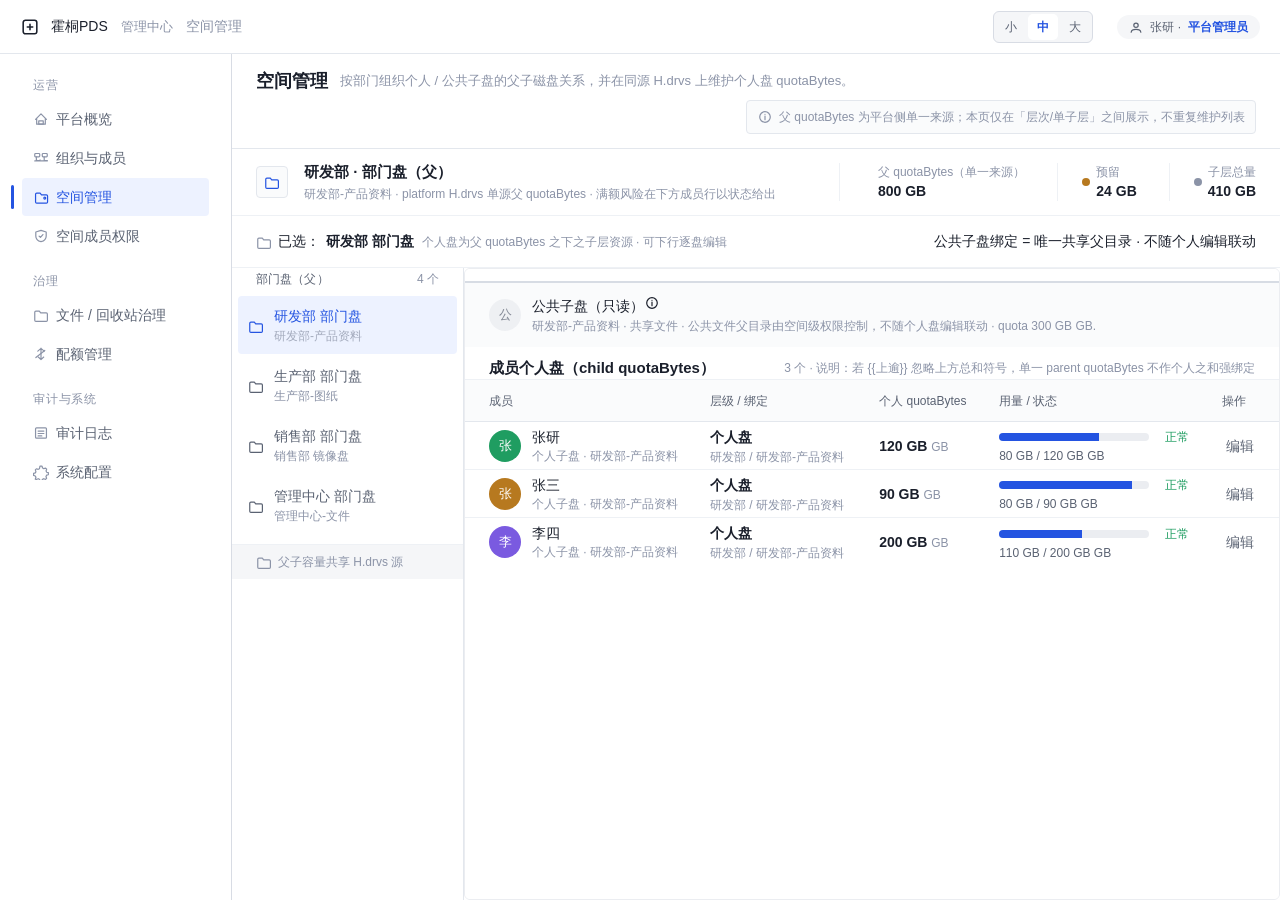
==== prototype/admin/spaces.html @ 46e64ca1 "初始提交：霍桐PDS 原型与管理治理页统一骨架" ====
<!doctype html>
<html lang="zh-CN">
<head>
<meta charset="UTF-8">
<meta name="viewport" content="width=device-width, initial-scale=1.0">
<title>霍桐PDS · 管理中心 · 空间管理（视觉验证原型）</title>
<link rel="stylesheet" href="../ui-base.css">
<link rel="stylesheet" href="../admin.css">
</head>
<body class="admin-app" data-key="spaces">
  <header class="admin-top">
    <a class="admin-crumb brand-link" href="../index.html" title="返回文件工作台"><svg viewBox="0 0 22 22" width="20" height="20" aria-hidden="true"><rect x="3.5" y="3.5" width="15" height="15" rx="2.5" fill="none" stroke="currentColor" stroke-width="1.7"/><path d="M11 8v6M8 11h6" stroke="currentColor" stroke-width="1.7" stroke-linecap="round"/></svg>
      <span class="brand-name">霍桐PDS</span>
      <span class="a-topbar__crumb">管理中心</span>
      <span class="anc current-name" data-cur>空间管理</span>
    </a>
    <span class="spacer" style="flex:1"></span>
    <div class="mt-scale" id="uiScales" role="group" aria-label="界面大小" style="margin-right:6px">
      <button class="mt-scale-btn" data-mgrsc="s" type="button" title="界面显示调小">小</button>
      <button class="mt-scale-btn is-on" data-mgrsc="m" type="button" title="界面显示中等">中</button>
      <button class="mt-scale-btn" data-mgrsc="l" type="button" title="界面显示放大">大</button>
    </div>
    <span class="role-chip"><svg viewBox="0 0 16 16" width="14" height="14" aria-hidden="true"><path d="M8 8.5a2.5 2.5 0 1 0 0-5 2.5 2.5 0 0 0 0 5ZM2.5 14c.4-2.7 2.6-3.2 5.5-3.2s5.1.5 5.5 3.2" fill="none" stroke="currentColor" stroke-width="1.4" stroke-linecap="round"/></svg>张研 · <b>平台管理员</b></span>
  </header>

  <div class="admin-frame">
    <div class="admin-nav">
      <nav class="a-nav" id="mNav" aria-label="管理中心导航" style="width:auto;border:0;height:auto"></nav>
    </div>
    <main class="a-main admin-main" id="aMain">
      <div id="aPageRoot" class="a-shell-page"></div>
    </main>
  </div>

  <div id="modalRoot"></div>

  <script src="../admin-icons.js"></script>
  <script src="../admin-core.js"></script>
  <script src="../admin-pages-ops.js"></script>
  <script src="../ui-scale.js"></script>
  <script src="../admin-shell.js"></script>
</body>
</html>
---- prototype/ui-base.css ----
/* =====================================================================
   霍桐PDS · 共享 UI 规范层  ui-base.css   （视觉冻结 V1.0）
   —— 面所有用户端 / 管理端页面遵守的唯一数据源。
   对照《霍桐PDS-V1.0-UI-UX设计方案》第二部分设计令牌 + 第八部分通用态。
   本文件不含任何页面私有布局（页面用各自 admin.css / page.css 落在其上）。

   引用顺序：先 ui-base.css，再页面私有 css。
   Root 语义命名 --color-*（设计稿权威），另保留 --primary 等长度别名
   （供早期运控原型 style.css 读同一套值，避免双源分叉）。页面禁止裸色值。
   ===================================================================== */

:root{
  /* —— 2.1 Color tokens（语义权威） —— */
  --color-primary:#2454E1;
  --color-primary-hover:#1D45BC;
  --color-primary-active:#173994;
  --color-primary-tint:#EDF2FF;
  --color-text-primary:#1A1F2B;
  --color-text-secondary:#5A6272;
  --color-text-tertiary:#8B93A7;
  --color-text-inverse:#FFFFFF;
  --color-border:#D8DCE4;
  --color-border-light:#EBEDF1;
  --color-background:#F5F6F8;
  --color-surface:#FFFFFF;
  --color-surface-hover:#EDF0F4;
  --color-surface-selected:#E6ECFC;
  --color-success:#1F9D61;
  --color-success-tint:#E6F6EE;
  --color-warning:#B7791F;      /* 预留/处理中琥珀（可读性校深） */
  --color-warning-tint:#FBF0DE;
  --color-danger:#D63B3B;
  --color-danger-tint:#FBECEC;
  --color-info:#2454E1;

  /* —— 文件类型标签语义色（文件端/管理端共用，避免页内裸色） —— */
  --file-folder-bg:#F0F3FA;  --file-folder-color:#7A4DD0;  --file-folder-border:#E2E6F2;
  --file-dwg-bg:#FDE9E6;     --file-dwg-color:#C63830;
  --file-model-bg:#E7F0FB;   --file-model-color:#1C6ED8;
  --file-pdf-bg:#FEEDDE;     --file-pdf-color:#BE5A0B;
  --file-img-bg:#E8F7F1;     --file-img-color:#0F9D76;
  --file-default-bg:var(--color-primary-tint); --file-default-color:var(--color-primary);

  /* —— 语义别名（与既有运控原型同值），本库共同引用 —— */
  --primary:var(--color-primary);
  --primary-hover:var(--color-primary-hover);
  --primary-soft:var(--color-primary-tint);
  --accent:var(--color-success);
  --ok:var(--color-success);
  --ok-soft:var(--color-success-tint);
  --warn:var(--color-warning);
  --warn-soft:var(--color-warning-tint);

  --text:var(--color-text-primary);
  --text-2:var(--color-text-secondary);
  --text-3:var(--color-text-tertiary);
  --border:var(--color-border);
  --border-2:#CBD4E3;
  --bg:var(--color-background);
  --surface:#FFFFFF;
  --nav-on:var(--color-primary-tint);
  --danger:var(--color-danger);
  --danger-soft:var(--color-danger-tint);

  /* —— 2.3/2.4 Radius —— */
  --radius-xs:2px;
  --radius-s:4px;
  --radius:6px;
  --radius-lg:10px;

  /* —— 2.5 Elevation（仅浮动元素） —— */
  --shadow-base:0 1px 2px rgba(20,30,60,.05);
  --shadow-fg:0 4px 12px rgba(20,30,60,.12),0 1px 3px rgba(20,30,60,.08);
  --shadow-float:0 8px 28px rgba(16,26,54,.18);

  /* —— Display Size Tokens · Medium(默认)基线 ——
     大中小是“密度”，不是机械缩放；字体显式分档、几何分档。 */
  /* 字号（用户端正文尺度；管理端在同 Token 族的紧凑档上略密，见 component 引用） */
  --ft-title:16px;
  --ft-subtitle:15px;
  --ft-file:14px;       /* 文件名称 */
  --ft-body:14px;       /* 页面主要正文 / 按钮 */
  --ft-meta:13px;       /* 辅助信息 / 表头(用户) */
  --ft-meta2:12px;      /* 次级 Meta / 小标签 */
  --ft-cap:11px;        /* 仅真正的角标/非关键计数允许 */
  --ft-label:12px;      /* 分区标题/上标 */

  /* 控件几何 */
  --control-h:34px;
  --control-h-sm:30px;
  --icon-btn-h:34px;
  --icon-btn-h-sm:28px;
  --btn-px:13px;        /* 普通按钮左右呼吸 */
  --btn-px-sm:11px;
  --gap-btn-ico:7px;

  /* 输入 */
  --inp-h:36px;
  --inp-px:11px;
  --field-gap:16px;

  /* 框帽/行高 */
  --header-h:54px;
  --toolbar-h:54px;
  --nav-item-h:38px;
  --tree-item-h:36px;
  --file-row-h:44px;
  --table-head-h:40px;
  --row-h:44px;             /* 同名早期 token，切至新值（文件/表格行） */
  --dense-row-h:46px;       /* 保留备用：更密/管理行 */
  --tag-h:24px;
  --menu-item-h:36px;
  --menu-item-px:11px;
  --tag-px:10px;
  --row-pad-x:16px;       /* 表格/文件行左右留白 */
  --nav-pad-x:11px;

  /* 栏 & 外扩面板 */
  --side-w:232px;
  --side-pad-x:10px;
  --drawer-w:380px;
  --drawer-pad-x:20px;
  --dialog-w:480px;
  --dialog-w-sm:420px;

  /* 图标 */
  --ico-16:16px;
  --tree-folder-ic:14px;

  --font:-apple-system,BlinkMacSystemFont,"Segoe UI","PingFang SC",
    "Microsoft YaHei","Helvetica Neue",Arial,sans-serif;
  --mono:"SFMono-Regular",Consolas,"Liberation Mono",Menlo,monospace;
}

/* —— Display Size · Small（高密度办公模式；显式值，不是整页缩小） —— */
body[data-ui-scale="s"]{
  --ft-title:15px; --ft-subtitle:14px; --ft-file:13px; --ft-body:13px;
  --ft-meta:12px; --ft-meta2:12px; --ft-cap:11px; --ft-label:12px;
  --control-h:30px; --control-h-sm:28px; --icon-btn-h:32px; --icon-btn-h-sm:26px;
  --btn-px:11px; --btn-px-sm:9px; --gap-btn-ico:6px;
  --inp-h:32px; --inp-px:10px; --field-gap:14px;
  --header-h:50px; --toolbar-h:50px; --nav-item-h:34px; --tree-item-h:32px;
  --file-row-h:40px; --table-head-h:36px; --row-h:40px; --dense-row-h:44px;
  --tag-h:20px; --menu-item-h:33px; --menu-item-px:10px;
  --tag-px:8px; --row-pad-x:14px; --nav-pad-x:10px;
  --side-w:216px; --drawer-w:344px; --drawer-pad-x:16px;
  --dialog-w:420px; --dialog-w-sm:400px;
  --ico-16:15px; --tree-folder-ic:13px;
}
body[data-ui-scale="l"]{
  --ft-title:18px; --ft-subtitle:17px; --ft-file:15px; --ft-body:15px;
  --ft-meta:14px; --ft-meta2:13px; --ft-cap:12px; --ft-label:13px;
  --control-h:38px; --control-h-sm:34px; --icon-btn-h:40px; --icon-btn-h-sm:32px;
  --btn-px:15px; --btn-px-sm:13px; --gap-btn-ico:8px;
  --inp-h:40px; --inp-px:13px; --field-gap:18px;
  --header-h:58px; --toolbar-h:58px; --nav-item-h:42px; --tree-item-h:40px;
  --file-row-h:48px; --table-head-h:44px; --row-h:48px; --dense-row-h:50px;
  --tag-h:24px; --menu-item-h:40px; --menu-item-px:13px;
  --tag-px:12px; --row-pad-x:20px; --nav-pad-x:13px;
  --side-w:240px; --drawer-w:420px; --drawer-pad-x:24px;
  --dialog-w:560px; --dialog-w-sm:520px;
  --ico-16:18px; --tree-folder-ic:16px;
}

*{box-sizing:border-box}
html,body{height:100%}
body{
  margin:0;
  font-family:var(--font);
  font-size:var(--ft-body);   /* 正文：随 S/M/L 显式分档 */
  line-height:1.5;
  color:var(--text);
  background:var(--bg);
  -webkit-font-smoothing:antialiased;
  overflow:hidden;
}
button{font-family:inherit;font-size:inherit;color:inherit;background:none;border:none;padding:0;margin:0;cursor:pointer}
input,select,textarea{font-family:inherit}
::selection{background:rgba(36,84,225,.18)}

/* ---------- 通用排版 ---------- */
.u-muted{color:var(--text-2)}
.u-faint{color:var(--text-3)}
.u-mono{font-family:var(--mono)}
.u-ellipsis{overflow:hidden;text-overflow:ellipsis;white-space:nowrap}

/* ---------- 表单基元 ---------- */
.field-label{display:block;font-size:12px;color:var(--text-2);margin:0 0 6px}
.form-field{margin-bottom:14px}
.inp,.sel,.area{
  width:100%;height:var(--inp-h);padding:0 var(--inp-px);
  border:1px solid var(--border-2);border-radius:var(--radius-s);
  font:inherit;color:var(--text);outline:none;background:var(--surface);
}
.sel{appearance:none;
  background-image:url("data:image/svg+xml,%3Csvg xmlns='http://www.w3.org/2000/svg' viewBox='0 0 16 16'%3E%3Cpath d='M4 6l4 4 4-4' fill='none' stroke='%238B93A7' stroke-width='1.5' stroke-linecap='round'/%3E%3C/svg%3E");
  background-repeat:no-repeat;background-position:right 10px center;background-size:13px}
.area{height:auto;resize:vertical;padding:7px var(--inp-px);min-height:72px}
.inp:focus,.area:focus{border-color:var(--primary);box-shadow:0 0 0 3px rgba(36,84,225,.12)}
.inp::placeholder,.area::placeholder{color:var(--text-3)}
input[type="checkbox"]{width:15px;height:15px;margin:0;accent-color:var(--primary);vertical-align:-2px}
.inp[disabled],.sel[disabled],.area[disabled]{background:var(--bg);color:var(--text-3);cursor:not-allowed}

/* ---------- 按钮 ---------- */
.btn{
  display:inline-flex;align-items:center;justify-content:center;gap:var(--gap-btn-ico);
  height:var(--control-h);padding:0 var(--btn-px);border-radius:var(--radius-s);
  font-size:var(--ft-meta);white-space:nowrap;border:1px solid transparent;
}
.btn svg{flex:none}
.btn--primary{background:var(--primary);color:#fff}
.btn--primary:hover{background:var(--primary-hover)}
.btn--ghost{background:var(--surface);color:var(--text);border-color:var(--border-2)}
.btn--ghost:hover{border-color:var(--primary);color:var(--primary)}
.btn--small{height:var(--control-h-sm);padding:0 var(--btn-px-sm)}
.btn--danger-text{color:var(--danger)}
.btn--danger-text:hover{border-color:var(--danger)}
.btn--danger{background:var(--danger);color:#fff}
.btn--danger:hover{background:#b5322f}
.btn--primary:disabled,.btn--ghost:disabled{opacity:.55;cursor:default}

.icon-btn{
  position:relative;display:inline-flex;align-items:center;justify-content:center;
  width:var(--icon-btn-h);height:var(--icon-btn-h);border-radius:var(--radius-s);color:var(--text-2);flex:none;
}
.icon-btn:hover{background:var(--bg);color:var(--text)}
.icon-btn svg{display:block}
.icon-btn--small{width:var(--icon-btn-h-sm);height:var(--icon-btn-h-sm)}
.icon-btn--danger:hover{color:var(--danger);background:var(--danger-soft)}
.icon-btn--danger-text{color:var(--text-3)}
.link-btn{color:var(--primary);padding:2px 4px;border-radius:var(--radius-s)}
.link-btn:hover{background:var(--primary-tint)}

/* ---------- 徽/点/标签 ---------- */
.tag{
  display:inline-flex;align-items:center;height:var(--tag-h);padding:0 var(--tag-px);
  border-radius:var(--radius-xs);gap:5px;
  font-size:12px;line-height:1;font-weight:500;white-space:nowrap;
}
.tag--ok{color:var(--ok);background:var(--ok-soft)}
.tag--warn{color:#8a5b00;background:var(--warn-soft)}
.tag--danger{color:var(--danger);background:var(--danger-soft)}
.tag--plain{color:var(--text-2);background:var(--bg)}
.tag--primary{color:var(--primary);background:var(--primary-tint)}
.dot{width:7px;height:7px;border-radius:50%;background:currentColor;display:inline-block}

/* ---------- 顶层容器/遮罩(shell 元素之上) ---------- */
#modalRoot{position:relative;z-index:80}
.modal-centering>div{background:var(--surface);border-radius:var(--radius);box-shadow:var(--shadow-float)}
.modal-scrim{position:fixed;inset:0;display:flex;align-items:center;justify-content:center;
  background:rgba(15,23,42,.30);z-index:80}

.drawer-scrim{position:fixed;inset:0;background:rgba(15,23,42,.32);z-index:60}
.drawer{position:fixed;top:0;bottom:0;width:var(--drawer-w);background:var(--surface);
  border-left:1px solid var(--border);box-shadow:var(--shadow-float);z-index:61;
  display:flex;flex-direction:column;transition:transform .22s cubic-bezier(.2,0,0,1)}
.drawer--left{right:auto;left:0;border-left:none;border-right:1px solid var(--border)}
.drawer[aria-hidden="true"]{transform:translateX(104%)}
.drawer--left[aria-hidden="true"]{transform:translateX(-104%)}
.drawer__head{flex:none;height:var(--header-h);display:flex;align-items:center;justify-content:space-between;
  padding:0 var(--drawer-pad-x);border-bottom:1px solid var(--border);font-weight:600;
  font-size:var(--ft-subtitle)}
.drawer__body{flex:1;overflow:auto;padding:var(--drawer-pad-x)}

.float-menu{position:fixed;z-index:90;min-width:var(--menu-minw,180px);padding:5px;background:var(--surface);
  border:1px solid var(--border);border-radius:var(--radius);box-shadow:var(--shadow-fg);
  list-style:none;margin:0}
.float-menu__item{display:flex;align-items:center;gap:var(--inp-px);height:var(--menu-item-h);padding:0 var(--menu-item-px);width:100%;
  border-radius:var(--radius-s);font-size:var(--ft-body);color:var(--text);cursor:pointer;white-space:nowrap;
  text-align:left}
.float-menu__item:hover{background:var(--primary-tint);color:var(--primary)}
.float-menu__item svg{flex:none;color:var(--text-3)}
.float-menu__item:hover svg{color:var(--primary)}
.float-menu__item.is-danger:hover{background:var(--danger-soft);color:var(--danger)}
.float-menu .menu-sep{height:1px;background:var(--border);margin:5px 4px}

.toast{position:fixed;left:50%;bottom:36px;transform:translateX(-50%);z-index:120;
  background:var(--text);color:#fff;font-size:13px;border-radius:var(--radius);
  box-shadow:var(--shadow-float);padding:10px 16px;max-width:70vw;animation:toast-in .2s ease}
@keyframes toast-in{from{opacity:0;transform:translateX(-50%) translateY(6px)}
  to{opacity:1;transform:translateX(-50%) translateY(0)}}

/* ---------- 通用对话框（挂 #modalRoot .modal-scrim 里） ---------- */
.dialog,.panel-box{background:var(--surface);border-radius:var(--radius);
  box-shadow:var(--shadow-float);border:1px solid var(--border)}
.dialog{width:var(--dialog-w);padding:var(--drawer-pad-x)}
.dialog--sm{width:var(--dialog-w-sm)}
.dialog__title{font-size:var(--ft-subtitle);font-weight:600;margin:0 0 4px}
.dialog__msg{font-size:var(--ft-meta);color:var(--text-2);margin:0 0 14px}
.dialog__actions,.dlg-foot{display:flex;justify-content:flex-end;gap:var(--btn-gap,8px);margin-top:var(--drawer-pad-x)}

/* ---------- 通用表格（管理端数据表；用户端列表见各自文件页 css） ---------- */
.tbl-scroll{overflow:auto;overscroll-behavior:contain}
.table-x{
  width:100%;border-collapse:separate;border-spacing:0;
  font-size:var(--ft-meta);color:var(--text);
}
.table-x th{
  position:sticky;top:0;z-index:2;background:var(--bg);
  text-align:left;font-weight:500;color:var(--text-2);font-size:var(--ft-meta2);
  padding:0 var(--row-pad-x);height:var(--table-head-h);white-space:nowrap;
  border-bottom:1px solid var(--border);
}
.table-x td{padding:0 var(--row-pad-x);height:var(--dense-row-h);border-bottom:1px solid var(--color-border-light);
  white-space:nowrap;overflow:hidden;text-overflow:ellipsis;min-width:0}
.table-x tbody tr:hover{background:#F7F9FD}
.table-x td .t-a{margin:0 -4px 0 0;padding:3px 4px;border-radius:var(--radius-s);
  color:var(--text-2);font-weight:500;cursor:pointer}
.table-x td .t-a:hover{background:var(--bg);color:var(--primary)}
.table-x tbody tr.is-selected{background:var(--primary-tint)}

/* 滚动条（克制） */
*::-webkit-scrollbar{width:9px;height:9px}
*::-webkit-scrollbar-thumb{background:#C4CCDa;border-radius:5px;border:2px solid transparent;background-clip:padding-box}
*::-webkit-scrollbar-thumb:hover{background:#Aeb7C8;background-clip:padding-box;border:2px solid transparent}
*::-webkit-scrollbar-track{background:transparent}
---- prototype/admin.css ----
/* ================================================================
   霍桐PDS 管理端 admin.css   （叠加在 ui-base.css 上，页面私有）
   设计主张：同 token、更密、更强表格/过滤；不引入新高级色；文字密而克。
   ================================================================ */

.a-layout{display:flex;height:100%}

/* ---- 顶栏（延续 topbar 平面语言） ---- */
.a-topbar{
  height:var(--toolbar-h);flex:none;display:flex;align-items:center;gap:var(--field-gap);
  padding:0 var(--drawer-pad-x);background:var(--surface);border-bottom:1px solid var(--border);
  position:relative;z-index:20;
}
.a-topbar__brand{display:flex;align-items:center;gap:8px;min-width:0}
.a-topbar__brand .brand-name{font-size:var(--ft-title);font-weight:600;letter-spacing:.2px;color:var(--text);white-space:nowrap}
.a-topbar__crumb{margin:0 2px;color:var(--text-3);font-size:var(--ft-meta)}
.a-context{
  font-size:var(--ft-meta);color:var(--text-2);display:inline-flex;align-items:center;gap:var(--gap-btn-ico);
  background:var(--bg);border:1px solid var(--color-border-light);
  border-radius:var(--radius-s);padding:4px var(--inp-px);cursor:pointer;
}
.a-context:hover{border-color:var(--primary);color:var(--primary)}
.a-topbar .spacer{flex:1}
.role-chip{
  font-size:var(--ft-meta2);color:var(--color-text-secondary);
  display:inline-flex;align-items:center;gap:var(--gap-btn-ico);
  background:var(--bg);border-radius:20px;padding:3px 12px;border:1px solid var(--border-light);
}
.role-chip b{color:var(--primary);font-weight:600}
.a-topbar .topbar__right{display:flex;align-items:center;gap:6px}

/* ---- 管理左栏：三组而非巨树 ---- */
.a-nav{
  width:var(--side-w);flex:none;display:flex;flex-direction:column;gap:2px;
  background:var(--surface);border-right:1px solid var(--border);padding:10px var(--nav-pad-x) 12px;overflow:auto;
}
.a-nav__group{margin-top:12px}
.a-nav__group:first-child{margin-top:0}
.a-nav__label{
  margin:0;padding:2px var(--nav-pad-x) 6px;font-size:var(--ft-meta2);color:var(--text-3);
  letter-spacing:.8px;font-weight:500;
}
.a-nav-item{
  position:relative;display:flex;align-items:center;gap:var(--gap-btn-ico);
  width:100%;height:var(--nav-item-h);padding:0 var(--nav-pad-x);border-radius:var(--radius-s);
  color:var(--text-2);font-size:var(--ft-body);white-space:nowrap;text-align:left;margin-bottom:1px;
  text-decoration:none;
}
.a-nav-item svg{flex:none;color:var(--text-3)}
.a-nav-item:hover{background:var(--bg);color:var(--text)}
.a-nav-item:hover svg{color:var(--text-2)}
.a-nav-item--on{background:var(--nav-on);color:var(--primary);font-weight:500}
.a-nav-item--on svg{color:var(--primary)}
.a-nav-item--on::before{
  content:"";position:absolute;left:calc(-1*var(--nav-pad-x));top:7px;bottom:7px;width:3px;
  background:var(--primary);border-radius:2px;
}
.a-nav-dot{width:6px;height:6px;border-radius:50%;background:var(--danger);position:absolute;right:8px}
.a-nav-count{margin-left:auto;font-size:11px;color:var(--text-3);background:var(--bg);border-radius:9px;padding:1px 7px}
.a-nav-item--on .a-nav-count{background:var(--primary-tint);color:var(--primary)}
.a-nav .adock{margin-top:auto;border-top:1px solid var(--color-border-light);padding-top:10px}

/* ---- 主内容视图 ---- */
.a-view{flex:1;min-width:0;background:var(--bg);overflow:auto;display:flex;flex-direction:column}
.a-page{flex:1;min-width:0;padding:var(--field-gap) calc(var(--drawer-pad-x) + 4px) 32px;display:flex;flex-direction:column}
.a-head{flex:none;display:flex;align-items:center;gap:12px;margin-bottom:var(--gap-btn-ico);flex-wrap:wrap}
.a-head h1{font-size:var(--ft-title);font-weight:600;margin:0;color:var(--text);letter-spacing:.1px}
.a-head__sub{font-size:var(--ft-meta);color:var(--text-3)}
.a-head .spacer{flex:1}
.a-tooltip{font-size:12px;color:var(--text-3)}

/* 次级 tabs（占内详情主导）——标题下方不保留整条底边线 */
.tabbar{flex:none;display:flex;align-items:center;gap:2px;margin-bottom:16px;padding-left:2px}
.tabbar .tab{
  display:inline-flex;align-items:center;gap:7px;height:var(--nav-item-h);padding:0 var(--inp-px);
  color:var(--text-2);font-size:var(--ft-body);white-space:nowrap;
}
.tabbar .tab svg{color:var(--text-3)}
.tabbar .tab:hover{color:var(--text)}
.tabbar .tab--on{color:var(--primary);font-weight:600;background:var(--primary-tint);border-radius:var(--radius-s)}
.tabbar .pill-badge{min-width:17px;height:17px;padding:0 5px;border-radius:9px;background:var(--bg);
  color:var(--text-2);font-size:11px;display:inline-flex;align-items:center;justify-content:center}
.tabbar .tab--on .pill-badge{background:var(--primary-tint);color:var(--primary)}

/* 过滤行 */
.filters{flex:none;display:flex;align-items:center;flex-wrap:wrap;gap:var(--field-gap);
  background:var(--bg);border:1px solid var(--color-border-light);border-radius:var(--radius);
  padding:var(--gap-btn-ico) 10px;margin:var(--field-gap) 0}
.filters .inp,.filters .sel{width:auto;height:var(--control-h-sm);background:var(--surface)}
.filters .fl{display:inline-flex;align-items:center;gap:var(--gap-btn-ico);font-size:var(--ft-meta2);color:var(--text-2)}
.filters .fl .inp,.filters .fl .sel{width:120px}
.filters .spacer{flex:1}
.filters .result{margin-left:auto;font-size:var(--ft-meta2);color:var(--text-3);white-space:nowrap}

/* 列在右侧的操作链接 */
.rest{display:flex;align-items:center;gap:2px;justify-content:flex-end}
.tb-badge{display:inline-flex;align-items:center;gap:5px}
.tb-2line{line-height:1.28}
.tb-2line .tl{display:flex;align-items:center;gap:6px;font-weight:500;color:var(--text)}
.tb-2line .ts{font-size:12px;color:var(--text-3)}

/* ---- 平台概览 ---- */
/* 号条：不是卡片墙 */
.num-strip{flex:none;display:flex;background:var(--surface);border:1px solid var(--color-border-light);
  border-radius:var(--radius);overflow:hidden}
.numstat{flex:1;min-width:0;padding:var(--field-gap) var(--btn-px);border-right:1px solid var(--color-border-light)}
.numstat:last-child{border-right:none}
.numstat .k{font-size:var(--ft-meta2);color:var(--text-3);display:flex;align-items:center;gap:var(--gap-btn-ico)}
.numstat .v{font-size:var(--ft-display-none,22px);font-weight:600;margin-top:6px;line-height:1;color:var(--text)}
.numstat .v small{font-size:var(--ft-meta2);color:var(--text-3);font-weight:400;margin-left:3px}
.numstat .d{font-size:var(--ft-cap);color:var(--color-success);margin-top:6px;display:inline-flex;gap:4px;align-items:center}

/* 一键三态容量汇总行 */
.cap3{margin-top:12px;align-items:center;flex-wrap:wrap;flex:none}
.cap3 .c-flow{flex:1;min-width:220px}
.c3-track{display:block;height:10px;border-radius:5px;background:var(--color-border-light);overflow:hidden;
  display:flex}
.c3-seg{height:100%}
.c3-used{background:var(--primary)}
.c3-resv{background:var(--warn)}
.c3-avail{background:var(--color-border-light)}
.c3-legend{display:flex;gap:16px;flex-wrap:wrap;justify-content:flex-end}
.c3-legend .li{display:inline-flex;align-items:center;gap:6px;font-size:12px;color:var(--text-2)}
.c3-legend .sw{width:9px;height:9px;border-radius:2px;display:inline-block}

.o-grid{display:grid;grid-template-columns:minmax(0,1fr) minmax(320px,420px);gap:16px;margin-top:16px;align-items:start}
.o-col{display:flex;flex-direction:column;gap:16px;min-width:0}
.panel{background:var(--surface);border:1px solid var(--color-border-light);border-radius:var(--radius);
  min-width:0;display:flex;flex-direction:column}
.panel__head{flex:none;display:flex;align-items:center;justify-content:space-between;
  height:var(--row-h);padding:0 var(--btn-px) 0 var(--inp-px);border-bottom:1px solid var(--color-border-light)}
.panel__head .t{font-size:var(--ft-body);font-weight:600;color:var(--text)}
.panel__head .u{font-size:var(--ft-meta2);color:var(--text-3);margin-left:8px;font-weight:400}
.panel__body{padding:var(--gap-btn-ico) 0;min-width:0;overflow:auto}

.spacestrip{display:flex;align-items:center;gap:var(--control-h-sm);height:var(--row-h);padding:0 var(--inp-px)}
.spacestrip:nth-child(even){background:#FAFBFC}
.spacestrip .nm{width:150px;font-weight:500;color:var(--text);display:flex;align-items:center;gap:8px;
  overflow:hidden;text-overflow:ellipsis;white-space:nowrap}
.spacestrip .nm svg{flex:none;color:var(--text-3)}
.spacestrip .bar{flex:1;height:8px;border-radius:4px;background:var(--color-border-light);overflow:hidden;
  display:flex}
.spacestrip .bar i{height:100%}
.spacestrip .bar .bu{background:var(--primary)}
.spacestrip .bar .br{background:var(--warn)}
.spacestrip .cnt{margin-left:auto;width:70px;text-align:right;font-size:12px;color:var(--text-3)}
.spacestrip:hover .cnt{color:var(--text-2)}
.tips-hint{top:10px}

.recent-item{display:flex;align-items:center;gap:10px;min-height:var(--row-h);padding:var(--gap-btn-ico) var(--inp-px);
  border-bottom:1px solid var(--color-border-light)}
.recent-item:last-child{border-bottom:none}
.ri-ico{width:var(--icon-btn-h-sm);height:var(--icon-btn-h-sm);flex:none;display:flex;align-items:center;justify-content:center;
  background:var(--bg);border-radius:var(--radius-s);color:var(--primary)}
.recent-item .rText{flex:1;min-width:0}
.recent-item .rMain{display:flex;align-items:center;gap:var(--inp-px);color:var(--text);font-size:var(--ft-body)}
.recent-item .rMain b{font-weight:500}
.recent-item .rMain .dot{font-size:0;vertical-align:middle}
.recent-item .rSub{margin-top:2px;font-size:var(--ft-meta2);color:var(--text-3);overflow:hidden;text-overflow:ellipsis;white-space:nowrap}
.recent-item .rTime{flex:none;font-size:var(--ft-meta2);color:var(--text-3)}

/* 近7日上传趋势（细线 + 淡区域，单图） */
.tv-body{padding:12px 16px 6px}
.trend-axis{display:flex;justify-content:space-between;margin-top:-4px;font-size:11px;color:var(--text-3);
  padding:0 4px}
.trend-head{display:flex;align-items:baseline;gap:8px;padding:0 4px 8px}
.trend-head .big{font-size:20px;font-weight:600}
.trend-head .up{font-size:12px;color:var(--color-success)}
.type-legend{display:flex;flex-wrap:wrap;gap:10px 14px;padding:10px 16px 12px;border-top:1px solid var(--color-border-light)}
.type-legend .li{display:inline-flex;align-items:center;gap:6px;font-size:12px;color:var(--text-2)}

/* ---- 组织与成员 ---- */
.org-cols{display:grid;grid-template-columns:232px minmax(0,1fr);gap:16px;min-height:0;flex:1}
.dtree-panel{display:flex;flex-direction:column;overflow:hidden}
.dtree-search{padding:10px}
.dtree-body{flex:1;overflow:auto;padding:2px 8px 10px}
.dt-row{display:flex;align-items:center;gap:var(--gap-btn-ico);height:var(--tree-item-h);padding:0 var(--nav-pad-x);border-radius:var(--radius-s);
  color:var(--text-2);font-size:var(--ft-body);width:100%}
.dt-row:hover{background:var(--bg);color:var(--text)}
.dt-row--on{background:var(--nav-on);color:var(--primary);font-weight:500}
.dt-arrow{transition:transform .15s;color:var(--text-3)}
.dt-arrow.open{transform:rotate(90deg)}
.dt-count{margin-left:auto;font-size:var(--ft-meta2);color:var(--text-3)}
.dt-row--on .dt-count{color:var(--primary)}

.member-body{background:var(--surface);border:1px solid var(--color-border-light);
  border-radius:var(--radius);display:flex;flex-direction:column;min-width:0;overflow:hidden}
.member-scroll{flex:1;overflow:auto}

/* 通用数据面板头内按钮组 */
.pane-tools{display:flex;gap:var(--gap-btn-ico);align-items:center;flex:none;padding:var(--gap-btn-ico) 10px;border-bottom:1px solid var(--color-border-light)}

/* ---- 空间 / 配额三态条（表格内联） ---- */
.dq-bar{display:inline-flex;width:120px;height:8px;border-radius:4px;overflow:hidden;background:var(--color-border-light)}
.dq-bar i{display:block;height:100%}
.dq-over{background:var(--danger)}
.x-nums{font-size:12px;color:var(--text-2);white-space:nowrap}

/* ---- 空间管理：部门盘导航 .sp-nav / 右内容 ---- */
.sp-nav{display:flex;align-items:flex-start;gap:10px;width:100%;text-align:left;background:none;border:0;cursor:pointer;
  padding:9px 10px;margin:2px 0;border-radius:var(--radius-s);color:var(--text-2)}
.sp-nav:hover{background:var(--bg);color:var(--text)}
.sp-nav--on{background:var(--nav-on);color:var(--primary)}
.sp-nav__ic{flex:none;display:inline-flex;margin-top:1px}
.sp-nav__t{display:block;font-weight:500}
.sp-nav__s{display:block;font-size:var(--fs-sub);line-height:var(--fs-sub-lh);color:var(--text-3)}
.sp-nav--on .sp-nav__s{color:inherit;opacity:.75}
.dep-kv{display:flex;justify-content:space-between;gap:8px;font-size:var(--fs-sub);line-height:var(--fs-sub-lh);color:var(--text-2);padding:3px 0}
.dep-kv b{color:var(--text);font-weight:600}
.member-sel{font-weight:600;padding:12px 18px 6px}
.dt-tree-title{font-size:15px}
.dep-flag{display:block}
.cell-empty{text-align:center;color:var(--text-3);padding:26px 0}

/* ---- 权限：左成员 + 右编辑器 ==== */
.perm-cols{display:grid;grid-template-columns:250px minmax(0,1fr);gap:16px;flex:1;min-height:0}
.perm-list-holder{display:flex;flex-direction:column;overflow:hidden;height:100%}
.ofilter{padding:10px;border-bottom:1px solid var(--color-border-light);display:flex;gap:8px}
.ofilter .inp{height:30px}
.mem-item{display:flex;align-items:center;gap:10px;width:100%;text-align:left;
  padding:var(--gap-btn-ico) var(--inp-px);
  border-radius:var(--radius-s);color:var(--text)}
.mem-item:hover{background:var(--bg)}
.mem-item--on{background:var(--primary-tint)}
.mem-item--on .mem-name{color:var(--primary)}
.mem-avatar{width:var(--icon-btn-h-sm);height:var(--icon-btn-h-sm);border-radius:50%;background:var(--primary);color:#fff;
  display:inline-flex;align-items:center;justify-content:center;font-size:var(--ft-meta2);flex:none}
.mem-avatar.is-dept{background:var(--text-3)}
.mem-body{flex:1;min-width:0}
.mem-body .mn{font-weight:500;font-size:var(--ft-body);display:flex;align-items:center;gap:var(--gap-btn-ico)}
.mem-body .ms{font-size:var(--ft-meta2);color:var(--text-3);margin-top:1px;overflow:hidden;text-overflow:ellipsis;white-space:nowrap}

.perm-editor{display:flex;flex-direction:column;overflow:hidden}
.ped-head{display:flex;align-items:center;gap:10px;padding:0;border-bottom:1px solid var(--color-border-light)}
.ped-title{flex:1;min-width:0;display:flex;align-items:center;gap:10px;padding:var(--gap-btn-ico) 0}
.ped-title h3{margin:0;font-size:var(--ft-body);font-weight:600}
.ped-title .sub{font-size:var(--ft-meta2);color:var(--text-3)}
.ped-scope{margin-left:auto}
.presets{display:flex;flex-wrap:wrap;align-items:center;gap:var(--gap-btn-ico);margin:0}
.presets .lbl{font-size:var(--ft-meta2);color:var(--text-3);margin-right:2px}
.preset{height:var(--tag-h);padding:0 var(--inp-px);font-size:var(--ft-meta2);border-radius:13px;border:1px solid var(--color-border-light);
  color:var(--text-2);background:var(--surface)}
.preset:hover{border-color:var(--primary);color:var(--primary)}
.preset.is-on{background:var(--primary-tint);border-color:var(--primary);color:var(--primary);font-weight:500}
.ped-body{flex:1;overflow:auto;padding:var(--gap-btn-ico) 0}
.perm-group{padding:var(--gap-btn-ico) 0}
.perm-group__t{display:flex;align-items:center;gap:6px;height:var(--nav-item-h);padding:0 var(--inp-px);font-size:var(--ft-meta2);
  color:var(--text-3);letter-spacing:.4px;background:var(--bg)}
.perm-group__t .mg{color:var(--text-3);font-weight:400}
.capability{display:flex;align-items:center;justify-content:space-between;gap:var(--control-h-sm);
  min-height:var(--row-h);padding:0 var(--btn-px);border-bottom:1px solid var(--color-border-light)}
.capability:last-child{border-bottom:none}
.cap-left{display:flex;align-items:center;gap:10px;min-width:0}
.cap-title{display:flex;align-items:center;gap:var(--inp-px);font-size:var(--ft-body);color:var(--text)}
.cap-title small{margin-left:auto}
.cap-hint{font-size:var(--ft-meta2);color:var(--text-3)}
.cap-check{flex:none;margin-left:12px}
input[type="checkbox"].chk{width:16px;height:16px;accent-color:var(--primary)}
.capability.is-locked{opacity:.55}
.capability .locked-tip{font-size:12px;color:var(--text-3);display:none}
.ped-danger{margin:8px 16px 10px;border:1px solid var(--color-danger);border-radius:var(--radius);
  background:var(--danger-soft)}
.ped-danger .pd-t{color:var(--danger);font-weight:600}

.ped-foot{flex:none;display:flex;align-items:center;justify-content:space-between;gap:10px;
  padding:12px 18px;border-top:1px solid var(--color-border-light)}
.ped-foot .save{display:flex;gap:8px;justify-content:flex-end;flex:1}
.ped-foot .auto-saved{font-size:12px;color:var(--color-success);display:none}
.ped-foot.is-dirty .auto-saved{display:flex;align-items:center;gap:5px;color:var(--text-3)}

/* 权限 tag stack inside cells */
.tagstack{display:inline-flex;flex-direction:column;gap:3px}
.perm-detail{font-size:12px;line-height:1.5}
.k-minichip{font-size:11px;color:var(--text-2);background:var(--bg);border-radius:2px;padding:1px 6px;font-family:var(--mono)}

/* ---- 审计 ---- */
.audit-res-ok{color:var(--ok)}
.audit-res-fail{color:var(--danger);font-weight:500}
.audit-detail pre{
  font-size:12px;line-height:1.55;background:var(--bg);border:1px solid var(--color-border-light);
  border-radius:var(--radius-s);padding:12px;max-height:340px;overflow:auto;white-space:pre-wrap;
  word-break:break-all;margin:12px 0 4px;
}
.copy-btn{align-self:flex-end}

/* ---- 系统配置表单组 ---- */
.cfg-layout{display:grid;grid-template-columns:minmax(0,1fr) 240px;gap:16px;align-items:start;flex:1;
  min-height:0;overflow:auto}
.cfg-col{display:flex;flex-direction:column;gap:16px}
.form-sec{background:var(--surface);border:1px solid var(--color-border-light);border-radius:var(--radius)}
.form-sec__t{font-size:var(--ft-meta);font-weight:600;color:var(--text);height:var(--row-h);display:flex;align-items:center;
  justify-content:space-between;padding:0 var(--btn-px);border-bottom:1px solid var(--color-border-light)}
.form-sec__t small{font-size:var(--ft-meta2);color:var(--text-3);font-weight:400}
.form-sec__t .st{border:0}
.form-sec__b{padding:14px var(--btn-px);display:grid;grid-template-columns:1fr 1fr;gap:12px var(--drawer-pad-x)}
.form-sec__b .form-field{margin:0}
.form-sec__b .wide{grid-column:1/-1}

/* 下拉浮层触发器数据看板mini */
.a-kv{display:flex;justify-content:space-between;gap:10px;padding:8px var(--btn-px);font-size:var(--ft-body);
  border-bottom:1px solid var(--color-border-light)}
.a-kv dt{color:var(--text-2)}
.a-kv dd{margin:0;color:var(--text);font-weight:500}

.empty-guide{padding:60px 20px;text-align:center;color:var(--text-3);font-size:var(--ft-meta)}
.search-miss{font-size:var(--ft-meta)}

/* ---- 管理中心作为一级功能页（与文件工作台同壳进入） ---- */
.manage-zone{
  position:fixed;top:var(--header-h);left:0;right:0;bottom:0;height:auto;
  display:flex;flex-direction:column;z-index:15;background:var(--bg);
}
.manage-zone[hidden]{display:none}
.manager-tool{flex:none;display:flex;align-items:center;gap:var(--field-gap);padding:0 var(--drawer-pad-x);height:var(--toolbar-h);border-bottom:1px solid var(--border);background:var(--surface)}
.manage-zone .role-chip{flex:none}
.manager-tool .mgr-back{flex:none;white-space:nowrap}
.manager-tool .mt-scale{margin-right:0}
.manager-tool .role-chip{flex:none;white-space:nowrap}
.a-main{flex:1;min-width:0;overflow:auto;background:var(--bg)}

/* ---- 独立后台页（admin/*.html，真多页；不再作为文件工作台节段） ---- */
.admin-app a{text-decoration:none}
.admin-app{display:flex;flex-direction:column;height:100vh;overflow:hidden;background:var(--bg)}
.admin-top{flex:none;position:relative;z-index:25;display:flex;align-items:center;gap:var(--field-gap);height:var(--header-h);padding:0 var(--drawer-pad-x);background:var(--surface);border-bottom:1px solid var(--border)}
.admin-top .admin-crumb{display:inline-flex;align-items:center;gap:var(--inp-px);font-size:var(--ft-file);color:var(--text);white-space:nowrap;text-decoration:none}
.admin-top .admin-crumb .anc,.admin-top a.anc{display:inline-flex;align-items:center;gap:var(--inp-px);color:var(--text-3);cursor:pointer;text-decoration:none}
.admin-top a.anc:hover{color:var(--primary)}
.admin-top .admin-crumb b{font-weight:600}
.admin-frame{flex:1;display:flex;min-height:0;overflow:hidden}
.admin-nav{flex:none;width:var(--side-w);display:flex;flex-direction:column;gap:2px;background:var(--surface);border-right:1px solid var(--border);padding:10px var(--nav-pad-x) 12px;overflow:auto}
.admin-main{flex:1;min-width:0;display:flex;flex-direction:column;background:var(--bg);overflow:auto}
.a-shell-page{flex:1;min-width:0;padding:20px 24px 32px;display:flex;flex-direction:column}
.admin-app .role-chip{flex:none;margin-left:2px}
.admin-app .mt-scale{margin-right:0;background:var(--bg)}
.admin-app .mt-scale{display:inline-flex;align-items:center;gap:2px;background:var(--bg);border:1px solid var(--border);border-radius:6px;padding:2px;flex:none}
.admin-app .mt-scale-btn{height:26px;padding:0 9px;border-radius:5px;font-size:12px;line-height:1;color:var(--text-2);white-space:nowrap;display:inline-flex;align-items:center}
.admin-app .mt-scale-btn:hover{background:#fff;color:var(--text)}
.admin-app .mt-scale-btn.is-on{background:#fff;color:var(--primary);font-weight:600}
.admin-app .admin-main{overflow:hidden}
.admin-app .a-shell-page{flex:1;min-height:0;overflow:auto}
.admin-app .admin-nav .a-nav{height:auto;min-height:100%}
.admin-app .admin-nav .a-nav__group{display:block}
/* ==============================================================
   D 管理后台新增全局规范（本轮：统一列表 IA / Table Token 层）
   ============================================================== */
:root{--primary-tint:var(--color-primary-tint);--surface-hover:var(--color-surface-hover);--surface-selected:var(--color-surface-selected)}
.admin-page-head{flex:none;display:flex;align-items:center;gap:14px;flex-wrap:wrap;padding:2px 0 0}
.admin-page-head h1{margin:0;font-size:var(--ft-title);font-weight:600;color:var(--text);line-height:1.35}
.admin-page-head__desc{min-width:0;margin:0;font-size:var(--ft-meta);color:var(--text-3);font-weight:400}
.admin-page-head__meta{margin-left:auto;display:inline-flex;align-items:center;gap:6px;
  font-size:var(--ft-meta2);color:var(--text-3);white-space:nowrap;cursor:help}
.admin-page-head__meta .agg-dot{width:var(--icon-btn-h-sm,28px);height:var(--icon-btn-h-sm,28px);
  display:inline-flex;align-items:center;justify-content:center;border-radius:50%;
  background:var(--bg);color:var(--text-3)}
.admin-page-head__meta:hover,.admin-page-head__meta:hover .agg-dot{color:var(--text-2)}
.admin-toolbar{flex:none;display:flex;align-items:center;justify-content:space-between;gap:var(--field-gap);
  margin:14px 0 12px}
.toolbar-left{display:inline-flex;align-items:center;gap:8px;min-width:0;flex-wrap:wrap}
.toolbar-right{display:inline-flex;align-items:center;gap:8px;justify-content:flex-end;min-width:0}
.kw-wrap{position:relative;display:inline-flex;align-items:center}
.kw-wrap>svg{position:absolute;left:10px;color:var(--text-3);pointer-events:none}
.kw-wrap .kw-input{width:280px;padding-left:34px;height:var(--control-h)}
.toolbar-right .st-sel{width:124px;height:var(--control-h)}
@media (max-width:1500px){.kw-wrap .kw-input{width:min(44vw,280px)} }
@media (max-width:1280px){.kw-wrap .kw-input{width:230px}}
@media (max-width:1120px){.kw-wrap .kw-input{width:180px}}

/* 列表统一（覆盖 ui-base 通用表局部）：行/表头/分栏 token */
.x-table{margin:0}
.x-table .table-x{table-layout:fixed}
.x-table .table-x td,.x-table .table-x th{vertical-align:middle}
.x-table .table-x td{padding:0 13px;white-space:nowrap}
.x-table .table-x td:first-child,.x-table .table-x th:first-child{padding-left:var(--drawer-pad-x)}
.x-table .table-x td:last-child,.x-table .table-x th:last-child{padding-right:var(--drawer-pad-x)}
.x-table :is(.col-op,.col-last,.col-stat,.col-space){text-align:left}
.x-table td.col-op,.x-table th.col-op{text-align:right}
.last-c{color:var(--text-2);font-size:var(--ft-meta2);white-space:nowrap}
.col-space{font-variant-numeric:tabular-nums;color:var(--text)}
.col-space .k-unit{color:var(--text-3);font-size:var(--ft-meta2)}
.cell-actions{display:inline-flex}
.cell-actions .table-more{color:var(--text-3)}
.cell-actions .table-more:hover{background:var(--surface-hover);color:var(--text)}

/* 成员行二行结构（org/quota 等专用）：高度按显示规模显式给 */
.x-table.member-dense .table-x td{height:56px}
body[data-ui-scale="s"] .x-table.member-dense .table-x td{height:48px}
body[data-ui-scale="l"] .x-table.member-dense .table-x td{height:62px}
.x-table.member-dense .table-x th{height:var(--table-head-h)}
.x-table.member-dense tbody tr:hover{background:var(--surface-hover)}

/* 组织架构列宽（S/M/L 显式 + 保底可用区） */
.org-cols{display:grid;grid-template-columns:250px minmax(0,1fr);gap:18px;align-items:stretch}
body[data-ui-scale="s"] .org-cols{grid-template-columns:238px minmax(0,1fr);gap:14px}
body[data-ui-scale="l"] .org-cols{grid-template-columns:264px minmax(0,1fr);gap:20px}
.dtree-panel{min-height:0}
.dtree-body{padding:4px}
.dt-row{position:relative}
.dt-row .dt-arrow{display:inline-flex;align-items:center;justify-content:center;width:20px;height:100%;flex:none}
.dt-row .dt-arrow svg{transition:transform .15s}
.dt-row.is-open .dt-arrow svg{transform:rotate(90deg)}
.dt-arrow.is-end{opacity:0}
.dt-row .dt-folder{display:inline-flex;color:var(--text-3);flex:none}
.dt-row--on .dt-folder,.dt-row--on .dt-arrow{color:var(--primary)}
.dt-name{flex:1;min-width:0;overflow:hidden;text-overflow:ellipsis;white-space:nowrap;color:var(--text)}
.dt-row--on .dt-name{color:var(--primary)}
.dt-count{flex:none;color:var(--text-3);min-width:24px}
.dtree-panel .dtree-search{display:none}

/* 成员单元格（语义组件：统一 avatar + 双行） */
.member-cell{display:inline-flex;align-items:center;gap:var(--avatar-gap,11px);max-width:100%}
.member-avatar{width:32px;height:32px;flex:none;border-radius:50%;color:#fff;
  display:inline-flex;align-items:center;justify-content:center;font-size:var(--ft-meta);font-weight:500}
body[data-ui-scale="s"] .member-avatar{width:28px;height:28px;font-size:var(--ft-meta2)}
body[data-ui-scale="l"] .member-avatar{width:36px;height:36px}
body[data-ui-scale="s"] .member-cell{gap:10px}
body[data-ui-scale="l"] .member-cell{gap:12px}
.member-info{display:inline-flex;flex-direction:column;justify-content:center;min-width:0;line-height:1.3;vertical-align:middle}
.member-info .member-name{font-size:var(--ft-file);font-weight:500;color:var(--text);overflow:hidden;text-overflow:ellipsis;white-space:nowrap}
.member-dept{font-size:var(--ft-meta2);color:var(--text-3);white-space:nowrap}

/* 成员类型：最弱辅助（白底或中性底，不喧宾） */
.chip-inline{display:inline-flex;align-items:center;height:20px;padding:0 8px;border-radius:var(--radius-s);
  font-size:var(--ft-meta2);line-height:1;white-space:nowrap}
body[data-ui-scale="s"] .chip-inline{height:19px;padding:0 7px}
body[data-ui-scale="l"] .chip-inline{height:22px;padding:0 9px}
.chip-inline.is-admin{color:var(--primary);background:var(--primary-tint)}
.chip-inline.is-dep{color:var(--warn);background:var(--warn-soft)}
.chip-inline.is-admin::before,.chip-inline.is-dep::before{content:"";width:5px;height:5px;border-radius:50%;margin-right:5px}
.chip-inline.is-member{color:var(--text-2);background:transparent;padding-left:0}
/* 状态：绿/中性 两点（危险色仅用于 true-danger） */
.state-inline{display:inline-flex;align-items:center;gap:6px;font-size:var(--ft-meta);color:var(--text-2);white-space:nowrap}
.state-inline .pt{width:7px;height:7px;border-radius:50%;flex:none}
.state-inline.is-ok .pt{background:var(--ok);box-shadow:0 0 0 3px var(--ok-soft)}
.state-inline.is-ok{color:var(--ok)}
.state-inline.is-off .pt{background:var(--text-3)}
.state-inline.is-off{color:var(--text-3)}

@media (max-width:1120px){
  .kw-wrap .kw-input{width:180px}
}
@keyframes ai-roll{to{transform:rotate(360deg)}}
.btn.is-loading svg,.icon-btn.is-loading svg{animation:ai-roll .9s linear infinite}
.is-rotating{animation:ai-roll .7s linear infinite}
/* 开发备注弱化为可点击帮助，不以主视觉出现（mock 字样仅小墨点） */
/* 响应式：先保核心五列，低优先“空间”列在窄轮廓外明确隐藏，绝不压缩文字 */
@media (max-width:1279px){
  .x-table.member-dense th.col-space,.x-table.member-dense td.col-space,
  .x-table th.col-space,.x-table td.col-space{display:none}
}
/* 通用页面标题内低优先级开发注记切换桌面 / 详情 */
[data-devtips] .admin-page-head__desc{max-width:56ch}
/* Tooltip 使用非 Unicode 圆点说明 */

@media (max-width:1120px){
  .o-grid{grid-template-columns:1fr}
  .org-cols,.perm-cols{grid-template-columns:220px minmax(0,1fr)}
  .cfg-layout{grid-template-columns:1fr}
}

/* ---------- 空间管理（父子模型）干净排版 ---------- */
.sp-tx{flex:1;min-width:0}
.sp-tx .sp-nav__t,.sp-tx .sp-nav__s{overflow:hidden;text-overflow:ellipsis;white-space:nowrap}
.sp-foot{display:flex;align-items:center;gap:6px;flex:none;font-size:var(--fs-sub);line-height:var(--fs-sub-lh);color:var(--text-3);
  border-top:1px solid var(--adm-bd-subtle);padding:8px var(--adm-page-x);background:var(--bg)}
.sp-foot svg{color:var(--text-3)}
.detail-head{margin:0 0 var(--sp-1)}
.detail-head h2{margin:0;font-size:var(--fs-module);line-height:var(--fs-module-lh);font-weight:600;color:var(--text)}
.detail-sub{font-size:var(--fs-desc);line-height:var(--fs-desc-lh);color:var(--text-3);margin-top:var(--sp-05)}
.sp-panel{margin:0 0 var(--sp-1)}
.sp-panel:last-child{margin-bottom:0}
.sp-ov{display:block}
.sp-ov__goal{display:flex;align-items:center;gap:16px;flex-wrap:wrap;font-size:var(--fs-sub);line-height:var(--fs-sub-lh);color:var(--text-2)}
.sp-ov__goal .legend{display:inline-flex;align-items:center;gap:6px}
.sp-ov__goal .legend .sw{width:9px;height:9px;border-radius:2px;display:inline-block}
.sp-ov__total{margin-left:auto;color:var(--text-2);white-space:nowrap}
.sp-ov__total b{color:var(--text);font-weight:600}
.sp-pub-row{display:flex;align-items:center;gap:16px;flex-wrap:wrap;min-width:0}
.sp-pub-row .dq-bar{flex:none;width:120px}
.sp-pub-n{font-size:var(--fs-sub);line-height:var(--fs-sub-lh);color:var(--text-2);white-space:nowrap}
.line-hint{display:block;padding:7px var(--adm-page-x);font-size:var(--fs-sub);line-height:var(--fs-sub-lh);color:var(--text-3)}
.s-hint{font-size:var(--fs-sub);line-height:var(--fs-sub-lh);color:var(--text-3);margin:6px 0 8px 2px}
.sp-panel .panel__body{min-height:0}

/* ====================================================================
   Admin · 视觉规范总控层  V3 （管理中心唯一收口源）
   —— 保留“白色工作台”，建立 分割 / 字体 / 行高 / 间距 / 控件 五体系
      及 S · M · L 档。js/html 只做语义与数据，字号行高统一自此。
   ==================================================================== */

/* ---------- 0) Admin Design Tokens ---------- */
:root{
  /* 分割三级（三档恒定 1px） */
  --adm-bd-subtle:#EEF1F5;
  --adm-bd-default:#E3E7ED;
  --adm-bd-strong:#D7DCE4;
  --adm-head-bg:#FAFBFC;

  /* 标题 / 字号 / 行高 */
  --fs-title:18px;      --fs-title-lh:26px;
  --fs-desc:13px;       --fs-desc-lh:20px;
  --fs-module:15px;     --fs-module-lh:22px;
  --fs-body:14px;       --fs-body-lh:22px;
  --fs-main:14px;       --fs-main-lh:20px;      /* 表格主 */
  --fs-sub:12px;        --fs-sub-lh:18px;       /* 表格辅助 */
  --fs-th:12px;         --fs-th-lh:18px;
  --fs-btn:13px;
  --fs-label:12px;
  --fs-stat:20px;       --fs-stat-lh:24px;
  --fs-code:12px;       --fs-code-lh:20px;

  /* 控件高度 */
  --ctrl-h:34px;
  --ctrl-h-sm:30px;
  --ico-h:32px;
  --ico-h-sm:24px;

  /* 行 / 树 */
  --row-single:48px;
  --row-double:56px;
  --table-head-h2:42px;
  --tree-row-h:36px;
  --side-row-h:44px;
  --toolbar-min-h:52px;
}
body[data-ui-scale="s"]{
  --fs-title:16px; --fs-title-lh:24px;
  --fs-desc:12px;  --fs-desc-lh:18px;
  --fs-module:14px;--fs-module-lh:20px;
  --fs-body:13px;  --fs-body-lh:20px;
  --fs-main:13px;  --fs-main-lh:20px;
  --fs-sub:12px;   --fs-sub-lh:18px;
  --fs-th:12px;    --fs-th-lh:18px;
  --fs-btn:12px;   --fs-label:12px;
  --fs-stat:18px; --fs-stat-lh:22px; --fs-code:12px;
  --ctrl-h:30px; --ctrl-h-sm:28px; --ico-h:28px; --ico-h-sm:22px;
  --row-single:42px; --row-double:48px; --table-head-h2:38px;
  --tree-row-h:33px; --side-row-h:40px; --toolbar-min-h:48px;
}
body[data-ui-scale="l"]{
  --fs-title:20px; --fs-title-lh:28px;
  --fs-desc:14px;  --fs-desc-lh:22px;
  --fs-module:17px;--fs-module-lh:24px;
  --fs-body:15px;  --fs-body-lh:24px;
  --fs-main:15px;  --fs-main-lh:22px;
  --fs-sub:13px;   --fs-sub-lh:20px;
  --fs-th:13px;    --fs-th-lh:20px;
  --fs-btn:14px;   --fs-label:13px;
  --fs-stat:22px; --fs-stat-lh:26px; --fs-code:13px;
  --ctrl-h:38px; --ctrl-h-sm:34px; --ico-h:36px; --ico-h-sm:28px;
  --row-single:50px; --row-double:60px; --table-head-h2:46px;
  --tree-row-h:40px; --side-row-h:48px; --toolbar-min-h:58px;
}

/* 水平 24px 基准（页头/工具栏/数据表首列） */
:root{--adm-page-x:24px; --sp-2:4px; --sp-1:8px; --sp-05:12px; --sp-0:16px; --ico-text-gap:6px}

/* ---------- 1) 底座整白（不恢复灰后台；不过“无框” ---------- */
.admin-app{background:#fff}
.admin-app .a-view,
.admin-app .a-main,
.admin-app .admin-main,
.admin-app #aPageRoot,
.admin-app .a-shell-page,
.admin-app .a-page{background:#fff;padding:0;display:flex;flex-direction:column}
.admin-app .a-view,
.admin-app .admin-main{overflow:auto;min-width:0}
.admin-app #aPageRoot,
.admin-app .a-shell-page{flex:1;min-width:0;min-height:0;overflow:auto}
.admin-app .a-page{flex:1;min-width:0;min-height:0}
.admin-app .a-topbar,
.admin-app .admin-top,
.admin-app .manager-tool{background:#fff;border-bottom:1px solid var(--adm-bd-default)}
.admin-app .a-view{overflow-y:auto}

/* ---------- 2) 页头区：默认 1px 下边线（default 级） ---------- */
.admin-app .admin-page-head,
.admin-app .a-page>.a-head,
.admin-app .a-shell-page>.a-head{
  flex:none;display:flex;align-items:center;flex-wrap:wrap;gap:6px 12px;
  padding:14px var(--adm-page-x) 14px;margin:0;
  border:none;border-bottom:1px solid var(--adm-bd-default);
}
.admin-app .admin-page-head.has-desc,
.admin-app .admin-page-head__title-wrap{align-items:flex-start}
.admin-app .admin-page-head h1,
.admin-app .a-head h1{
  margin:0;font-size:var(--fs-title);line-height:var(--fs-title-lh);
  font-weight:600;color:var(--text);letter-spacing:0;
}
.admin-app .admin-page-head__desc,
.admin-app .a-head__sub{
  min-width:0;margin:0;font-size:var(--fs-desc);line-height:var(--fs-desc-lh);
  font-weight:400;color:var(--text-3);
  white-space:nowrap;overflow:hidden;text-overflow:ellipsis;
}
.admin-app .admin-page-head__meta{
  margin-left:auto;display:inline-flex;align-items:center;gap:6px;height:var(--ctrl-h);
  padding:0 10px;background:var(--adm-head-bg);border:1px solid var(--adm-bd-default);
  border-radius:var(--radius-s);font-size:var(--fs-sub);color:var(--text-3);white-space:nowrap;cursor:help;
}
.admin-app .admin-page-head__meta .agg-dot{width:auto;height:auto;border-radius:0;background:none;color:var(--text-3);margin:0}
.admin-app .a-head .spacer{flex:1}
.admin-app .a-head>.btn{flex:none}

/* ---------- 3) Toolbar / Filters：底边 subtle，控件高 34 + 字号 13 ---------- */
.admin-app .admin-page-head + .admin-toolbar,
.admin-app .admin-page-head + .filters,
.admin-app .a-head + .admin-toolbar{border-top:0}
.admin-app .admin-toolbar{
  flex:none;display:flex;align-items:center;justify-content:space-between;gap:var(--sp-1);
  min-height:var(--toolbar-min-h);margin:0;padding:8px var(--adm-page-x);
  border:none;border-bottom:1px solid var(--adm-bd-subtle);
}
.admin-app .admin-toolbar>[class*="toolbar-left"],
.admin-app .admin-toolbar .toolbar-left{display:inline-flex;align-items:center;gap:var(--sp-1);flex-wrap:wrap;min-width:0}
.admin-app .admin-toolbar>[class*="toolbar-right"],
.admin-app .admin-toolbar .toolbar-right{display:inline-flex;align-items:center;gap:var(--sp-1);justify-content:flex-end}
.admin-app .filters{
  flex:none;display:flex;align-items:center;gap:var(--sp-1);flex-wrap:wrap;
  border:none;margin:0;padding:8px var(--adm-page-x);background:transparent;
}
.admin-app .filters .fl{display:inline-flex;align-items:center;gap:6px;font-size:var(--fs-body);color:var(--text-2)}
.admin-app .filters .spacer{flex:1}
.admin-app .filters .inp,
.admin-app .filters .sel,
.admin-app .admin-toolbar .inp,
.admin-app .admin-toolbar .sel,
.admin-app .admin-toolbar .btn,
.admin-app .admin-page-head .inp,
.admin-app .admin-page-head .sel,
.admin-app .admin-page-head .btn{height:var(--ctrl-h)}
.admin-app .admin-toolbar .sel,
.admin-app .admin-toolbar .inp,
.admin-app .filters .inp,
.admin-app .filters .sel{font-size:var(--fs-btn)}
.admin-app .filter-bar,
.admin-app .filter-line{font-size:var(--fs-body);line-height:var(--fs-body-lh)}
.admin-app .s-hint{font-size:var(--fs-desc);line-height:var(--fs-desc-lh);margin:0}

/* ---------- 4) 左右分栏：中间一条竖线，不各套边框 ---------- */
.admin-app .org-cols,
.admin-app .perm-cols,
.admin-app .dt-split{
  display:grid;align-items:stretch;gap:0;
  min-height:0;flex:1;background:#fff;
}
.admin-app .org-cols{grid-template-columns:232px minmax(0,1fr)}
.admin-app .perm-cols{grid-template-columns:248px minmax(0,1fr)}
.admin-app .dt-split{grid-template-columns:var(--side-w,232px) minmax(0,1fr)}
body[data-ui-scale="s"] .admin-app .org-cols{grid-template-columns:220px minmax(0,1fr)}
body[data-ui-scale="l"] .admin-app .org-cols{grid-template-columns:250px minmax(0,1fr)}
.admin-app .org-cols>div:first-child,
.admin-app .perm-cols>div:first-child,
.admin-app .dt-split>:first-child{
  min-width:0;overflow:auto;border:none;border-right:1px solid var(--adm-bd-default);
  border-radius:0;background:#fff;
}
.admin-app .org-cols>div:last-child,
.admin-app .perm-cols>div:last-child,
.admin-app .dt-split>.dt-main{min-width:0;overflow:hidden;background:#fff}

/* 侧区头 12/500/辅文字：组织架构 · 部门 · 空间目录（非 16/18 大标题） */
.admin-app .dtree-panel>.panel__head,
.admin-app .perm-cols>div:first-child>.panel__head,
.admin-app .dt-split>:first-child>.panel__head{
  height:auto;min-height:0;padding:2px var(--adm-page-x) 0;border:none;background:#fff;
}
.admin-app .dtree-panel>.panel__head .t,
.admin-app .perm-cols>div:first-child>.panel__head .t,
.admin-app .dt-split>:first-child>.panel__head .t{
  font-size:var(--fs-label);line-height:18px;font-weight:500;color:var(--text-2);letter-spacing:.1px;
}
.admin-app .dtree-body,
.admin-app .dt-side .panel__body{padding:6px 6px 8px}
.admin-app .dt-row{height:var(--tree-row-h);border-radius:var(--radius-s)}
.admin-app .sp-nav{min-height:var(--side-row-h);align-items:center}
.admin-app .mem-item{min-height:var(--tree-row-h)}

/* ---------- 5) 表格体系：头 12/500/浅底、单行 bottom subtle、双行独立档 ---------- */
.admin-app .table-x th{
  position:sticky;top:0;z-index:2;background:var(--adm-head-bg);
  font-size:var(--fs-th);line-height:var(--fs-th-lh);font-weight:500;color:var(--text-2);
  height:var(--table-head-h2);padding:0 var(--row-pad-x);text-align:left;
  border:none;border-bottom:1px solid var(--adm-bd-default);
}
.admin-app .table-x td{
  border:none;border-bottom:1px solid var(--adm-bd-subtle);
  height:var(--row-single);padding:0 var(--row-pad-x);vertical-align:middle;
  font-size:var(--fs-main);line-height:var(--fs-main-lh);
}
.admin-app .table-x td:first-child,
.admin-app .table-x th:first-child{padding-left:var(--adm-page-x,24px)}
.admin-app .table-x td:last-child,
.admin-app .table-x th:last-child{padding-right:var(--adm-page-x,24px)}
.admin-app .table-x tbody tr:last-child td{border-bottom:none}
.admin-app .table-x tbody tr:hover,
.admin-app .table-x tbody tr:hover td{background:var(--adm-head-bg)}
.admin-app .table-x tbody tr.is-selected,
.admin-app .table-x tbody tr.is-selected td{background:var(--color-surface-selected)}
.admin-app .table-x tbody tr.is-selected td{border-color:transparent}

/* 双行主信息表（成员+部门 / 空间名+副名）：54/48/58 */
.admin-app .table-x.double-row td,
.admin-app .member-dense .table-x td{height:var(--row-double)}
.admin-app .member-cell{line-height:var(--fs-sub-lh)}
.admin-app .member-info .member-name{
  font-size:var(--fs-main);line-height:var(--fs-main-lh);font-weight:500;color:var(--text);
  font-weight:500;
}
.admin-app .member-dept,
.admin-app .last-c,
.admin-app .col-space .k-unit,
.admin-app .dt-count,
.admin-app .sp-nav__s,
.admin-app .dep-kv,
.admin-app .spacestrip .cnt,
.admin-app .rTime,
.admin-app .recent-item .rSub,
.admin-app .tb-2line .ts,
.admin-app .trend-head .up{
  font-size:var(--fs-sub);line-height:var(--fs-sub-lh);
}
.admin-app .cell-actions{display:inline-flex;align-items:center;gap:var(--ico-text-gap)}

/* KPI 计量卡：数值并入同一排版节奏（区分为信息，不再用孤立的 22/20px 大数） */
.admin-app .numstat{margin-bottom:0}
.admin-app .numstat .v,
.admin-app .trend-head .big{
  font-size:var(--fs-main);font-weight:600;color:var(--text);
  line-height:var(--fs-main-lh);letter-spacing:0;
}
.admin-app .numstat .d{font-size:var(--fs-sub);line-height:var(--fs-sub-lh);color:var(--ok)}
.admin-app .numstat .v small,
.admin-app .trend-head .unit{font-size:var(--fs-sub);color:var(--text-3);letter-spacing:0}

/* ---------- 6) 面板 / 区块：模块小标 15，内部留白 16，不放大为卡 ---------- */
.admin-app .panel{background:transparent;border:none;box-shadow:none;border-radius:0}
.admin-app .panel__head{
  height:auto;min-height:44px;padding:0 var(--sp-0);display:flex;align-items:center;
  gap:8px;border-bottom:1px solid var(--adm-bd-subtle);background:transparent;
}
.admin-app .panel__head .t{
  font-size:var(--fs-module);line-height:var(--fs-module-lh);font-weight:600;color:var(--text);
}
.admin-app .panel__head .u{font-size:var(--fs-sub);line-height:var(--fs-sub-lh);color:var(--text-3)}
.admin-app .panel__body{padding:var(--sp-05) 0}
.admin-app .form-sec{background:transparent;border:none;border-radius:0}
.admin-app .form-sec__b{display:grid;grid-template-columns:1fr 1fr;gap:var(--sp-05) 16px;padding:var(--sp-0) var(--sp-0)}
.admin-app .o-grid{gap:var(--sp-0);margin-top:0}
.admin-app .o-col{gap:var(--sp-0)}
.admin-app .cfg-layout{gap:var(--sp-0)}
.admin-app .filter-line{gap:var(--sp-1)}
.admin-app .pane-tools{padding:8px var(--sp-0);border-bottom:1px solid var(--adm-bd-subtle)}
.admin-app .capability{min-height:44px;padding:0 12px;gap:var(--sp-1)}
.admin-app .perm-group__t{padding:0 var(--sp-0);height:var(--tree-row-h)}

/* 语义小工具 - 可由 JS 直接引用、不写 inline */
.admin-app .u-desc{font-size:var(--fs-desc);line-height:var(--fs-desc-lh)}
.admin-app .u-sub{font-size:var(--fs-sub);line-height:var(--fs-sub-lh)}
.admin-app .u-faint{font-size:var(--fs-sub);line-height:var(--fs-sub-lh);color:var(--text-3)}
.admin-app .x-note{font-size:var(--fs-desc);line-height:var(--fs-desc-lh);color:var(--text-3)}
.admin-app .data-panel{display:flex;flex-direction:column;flex:1;min-height:0}
.admin-app .scope-fg{width:200px}
.admin-app .bar-col{display:inline-flex;flex-direction:column;align-items:flex-start;gap:var(--sp-05)}
.admin-app .bar-col .dq-bar{width:220px}
.admin-app .dq-over-tag{font-size:var(--fs-sub);line-height:var(--fs-sub-lh);color:var(--danger);background:none;padding:0}
.admin-app .audit-detail pre{
  font-family:var(--mono);font-size:var(--fs-code);line-height:var(--fs-code-lh);
  background:var(--adm-head-bg);border:1px solid var(--adm-bd-default);
  border-radius:var(--radius-s);padding:12px;margin:12px 0;
}
.admin-app .td-code{font-family:var(--mono);font-size:var(--fs-code);line-height:var(--fs-code-lh)}

/* 语义字号/间距工具（集中排版，JS 不写 inline 字号） */
.admin-app .log-hint,.admin-app .field-hint{color:var(--text-3);margin-top:var(--sp-1)}
.admin-app .form-field .field-hint{margin-left:var(--sp-0)}
.admin-app .header-meta{color:var(--text-3)}
.admin-app .a-tooltip{margin:0 0 var(--sp-12,10px)}
.admin-app .cfg-aside{width:236px;flex:none}
.admin-app .aside-actions{display:flex;gap:var(--sp-1);margin:var(--sp-12,12px) 0}
.admin-app .aside-actions .btn{flex:1}
.admin-app .cell-stack{display:inline-flex;flex-direction:column;line-height:var(--fs-body-lh)}
.admin-app .cell-stack b{font-weight:600}
.admin-app .table-x td b{font-weight:600}
.admin-app .audit-res-ok,
.admin-app .audit-res-fail{display:inline-flex;align-items:center;gap:var(--ico-text-gap)}
.admin-app .audit-res-ok .res-mark{display:inline-flex}
.admin-app .audit-res-fail .res-mark{display:inline-flex}
.admin-app .u-faint.blk{display:block}
.alert-item{display:flex;gap:10px;padding:6px 0;align-items:flex-start}
.alert-item>.tag{flex:none;margin-top:2px}
.alert-item .alert-t{flex:1;min-width:0;font-size:var(--fs-body,14px);line-height:var(--fs-body-lh,22px);color:var(--text-2,inherit)}
.alert-item .alert-t .u-faint{color:var(--text-3)}

/* ---------- 7) 图标/文字：按钮 flex 垂直，行中常码（去 top/手工 line-height） ---------- */
.admin-app .btn{height:var(--ctrl-h);font-size:var(--fs-btn);line-height:1}
.admin-app .btn--small{height:var(--ctrl-h-sm)}
.admin-app .icon-btn{width:var(--ico-h);height:var(--ico-h)}
.admin-app .icon-btn--small{width:var(--ico-h-sm);height:var(--ico-h-sm)}
.admin-app .icon-btn svg,.admin-app .btn svg{display:inline-block;flex:none;vertical-align:middle}
.admin-app .tag,.admin-app .chip-inline,
.admin-app .state-inline{display:inline-flex;align-items:center;gap:var(--ico-text-gap);line-height:1}
.admin-app .rest{display:inline-flex;align-items:center;justify-content:flex-end;gap:var(--ico-text-gap)}

/* 权限编辑器内联清理后的布局备注/锁定角标 */
.admin-app .capability .locked-tip{
  display:inline-flex;align-items:center;margin-left:var(--ico-text-gap);
  font-size:var(--fs-sub);line-height:var(--fs-sub-lh);color:var(--text-3);
}
.admin-app .capability .cap-title .u-faint{margin-left:var(--ico-text-gap)}
.admin-app .cap-note{font-size:var(--fs-sub);line-height:var(--fs-sub-lh);color:var(--text-3);margin-left:var(--ico-text-gap)}
.admin-app .t-locked{margin-left:var(--sp-1)}
.admin-app .pe-scope{margin-left:auto;white-space:nowrap}
.admin-app .pe-head{
  flex:none;display:flex;align-items:center;gap:10px;padding:12px var(--sp-0);
  border-bottom:1px solid var(--adm-bd-subtle);
}
.admin-app .pe-id{flex:1;min-width:0}
.admin-app .pe-name{display:inline-flex;align-items:center;flex-wrap:wrap;gap:var(--ico-text-gap);font-weight:600}
.admin-app .pe-presets{flex:none;display:flex;align-items:center;gap:var(--ico-text-gap);padding:4px var(--sp-0) 10px;flex-wrap:wrap}
.admin-app .pe-presets .lbl{font-size:var(--fs-label);color:var(--text-3);margin-right:var(--sp-1)}
.admin-app .pe-head+.pe-presets{border-top:1px solid var(--adm-bd-subtle);padding-top:10px}
.admin-app .pd-row{display:flex;justify-content:space-between;gap:10px;align-items:flex-start;flex-wrap:wrap}
.admin-app .pd-copy{font-size:var(--fs-desc);line-height:var(--fs-desc-lh);color:var(--text-2);max-width:300px}
.admin-app .pd-ops{display:inline-flex;align-items:center;gap:var(--sp-1);flex:none}
.admin-app .mgr-chk{display:inline-flex;align-items:center;gap:var(--ico-text-gap);font-size:var(--fs-main);line-height:var(--fs-main-lh)}
.admin-app .ped-readonly{display:flex;align-items:center;gap:var(--ico-text-gap);padding:8px var(--sp-0);border-bottom:1px solid var(--adm-bd-subtle);background:var(--adm-warn-bg,transparent)}
.admin-app .link-danger{color:var(--danger)}
.admin-app .pe-desc{font-size:var(--fs-desc);line-height:var(--fs-desc-lh);color:var(--text-3)}

/* ---------- 8) 分割线三级：用于明确的控件危险/不可变态（少用 strong） ---------- */
.admin-app .danger-zone,
.admin-app .pd-hard{border:1px solid var(--adm-bd-strong);border-radius:var(--radius)}

/* ---------- 8b) gov/quota 数据行辅助 ---------- */
.admin-app .ovf-wrap{overflow:auto}
.admin-app .col-cap{width:320px}
.admin-app .col-state{width:80px}
.admin-app .col-total{width:110px}
.admin-app .form-field{display:inline-flex;align-items:center;gap:var(--ico-text-gap)}
.admin-app .form-sec__t small.u-faint{margin-inline:var(--sp-1) auto}
.admin-app .u-sub.caption{display:block;margin:var(--sp-05) 2px 0}

/* 空间管理页对齐 org：左部门导航 12，右内容与成员表同版式 */
.admin-app .sp-nav__t{font-size:var(--fs-body);line-height:var(--fs-body-lh)}
.admin-app .sp-nav__s{font-size:var(--fs-sub);line-height:var(--fs-sub-lh);color:var(--text-3)}
.admin-app .sp-foot{font-size:var(--fs-sub);line-height:var(--fs-sub-lh);color:var(--text-3);gap:var(--ico-text-gap)}
/* 右列 host 排版下沉到 section 9[data-key=spaces]，避免全局成员 scroll 一律上外侧 24 出离骨架 */
.admin-app .detail-sub{font-size:var(--fs-desc);line-height:var(--fs-desc-lh);color:var(--text-3);margin-top:var(--sp-1)}
.admin-app .dep-kv{font-size:var(--fs-sub);line-height:var(--fs-sub-lh);padding:3px 0}
.admin-app .dep-kv b{color:var(--text)}
.admin-app .sp-ov__goal,
.admin-app .x-nums,
.admin-app .sp-pub-n,
.admin-app .line-hint{font-size:var(--fs-sub);line-height:var(--fs-sub-lh);color:var(--text-2)}
.admin-app .sp-pub-n{color:var(--text-3)}
.admin-app .line-hint{display:block;padding:8px var(--sp-0);border-top:1px solid var(--adm-bd-subtle);color:var(--text-3)}
.admin-app .dq-bar{height:8px;width:120px;vertical-align:middle}

/* ---------- R) 窄屏 ---------- */
@media (max-width:1120px){
  .admin-app .o-grid{grid-template-columns:1fr}
  .admin-app .org-cols,.admin-app .perm-cols,
  .admin-app .dt-split{grid-template-columns:220px minmax(0,1fr)}
  .admin-app .cfg-layout{grid-template-columns:1fr}
}

/* ---------- 9) spaces（唯一新增区：父摘要行→toolbar→双栏成员表，无独立卡 9px 大数字） ----------
   沿用 24px 水平基线、S/M/L 字号与 danger/subtle 分隔；不做重复性修补 */
.admin-app[data-key="spaces"] .scope-head{
  flex:none;display:flex;align-items:center;flex-wrap:wrap;gap:var(--sp-05) var(--sp-0);
  padding:12px var(--adm-page-x,24px) 12px;margin:0;
  border:0;border-bottom:1px solid var(--adm-bd-subtle);background:#fff;
}
.admin-app[data-key="spaces"] .scope-head>.scope-ic{
  width:var(--ico-h);height:var(--ico-h);flex:none;display:inline-flex;align-items:center;justify-content:center;
  color:var(--primary);background:var(--adm-head-bg);border:1px solid var(--adm-bd-default);
  border-radius:var(--radius-s);
}
.admin-app[data-key="spaces"] .scope-head>.cell-stack{
  flex:1 1 auto;align-self:center;display:inline-flex;flex-direction:column;gap:2px;min-width:0;
}
.admin-app[data-key="spaces"] .scope-head .cell-stack b{
  font-size:var(--fs-module);line-height:var(--fs-module-lh);font-weight:600;color:var(--text);
}
.admin-app[data-key="spaces"] .scope-head .cell-stack .u-faint{
  font-size:var(--fs-sub);line-height:var(--fs-sub-lh);color:var(--text-3);
  overflow:hidden;text-overflow:ellipsis;white-space:nowrap;
}
.admin-app[data-key="spaces"] .sf-metrics{
  display:inline-flex;align-items:stretch;margin-left:auto;
  gap:var(--sp-1);white-space:nowrap;
}
.admin-app[data-key="spaces"] .metadata-max .sf-metrics{flex-wrap:wrap}
.admin-app[data-key="spaces"] .sf-metrics>.cf{
  display:inline-flex;align-items:center;gap:6px;padding:0 var(--adm-page-x,14px);
  border-left:1px solid var(--adm-bd-subtle);
}
.admin-app[data-key="spaces"] .sf-metrics>.cf:last-child{padding-right:0}
.admin-app[data-key="spaces"] .cf-dot{width:8px;height:8px;flex:none;border-radius:50%}
.admin-app[data-key="spaces"] .cf-tx{display:inline-flex;flex-direction:column;line-height:1}
.admin-app[data-key="spaces"] .cf-tx>span{font-size:var(--fs-sub);line-height:var(--fs-sub-lh);color:var(--text-3)}
.admin-app[data-key="spaces"] .cf-tx>b{
  font-size:var(--fs-main);line-height:var(--fs-main-lh);font-weight:600;color:var(--text);
  font-variant-numeric:tabular-nums;
}
.admin-app[data-key="spaces"] .org-cols{flex:1;min-height:0}
.admin-app[data-key="spaces"] .member-body,
.admin-app[data-key="spaces"] .member-scroll[data-sp="host"]{background:#fff;overflow:auto;min-height:0}
.admin-app[data-key="spaces"] .member-scroll[data-sp="host"]{padding:var(--sp-05) 0 0;display:block;flex:1 1 auto;align-self:stretch}
.admin-app[data-key="spaces"] .dtree-panel{justify-content:flex-start}
/* 公共子盘——同表排版，不可编辑，浅灰 hint 而非警示 */
.admin-app[data-key="spaces"] .public-line{
  display:flex;align-items:center;gap:var(--avatar-gap,11px);
  padding:var(--sp-05) var(--adm-page-x,24px);
  background:var(--adm-head-bg);border-top:2px solid var(--adm-bd-strong);
}
.admin-app[data-key="spaces"] .public-line .member-cell{min-width:0}
.admin-app[data-key="spaces"] .public-line .member-avatar--plain{opacity:.75;background:var(--color-border-light) !important;color:var(--text-2)}
.admin-app[data-key="spaces"] .public-line .cell-stack b{font-size:var(--fs-main);line-height:var(--fs-main-lh);font-weight:500;color:var(--text)}
.admin-app[data-key="spaces"] .member-avatar--plain{background:var(--color-border-light) !important;color:var(--text-2)}
/* 子层总表标题、空态与表 */
.admin-app[data-key="spaces"] .child-zone{margin:0;min-width:0;background:#fff}
.admin-app[data-key="spaces"] .child-zone .pc-head{
  min-height:0;padding:10px var(--adm-page-x,24px) 0;
}
.admin-app[data-key="spaces"] .child-zone .x-table .table-x td{height:var(--row-double)}
.admin-app[data-key="spaces"] .col-q{font-variant-numeric:tabular-nums}
.admin-app[data-key="spaces"] .empty-guide::before{content:"· "}
.admin-app[data-key="spaces"] .empty-guide{
  font-size:var(--fs-desc);line-height:var(--fs-desc-lh);color:var(--text-3);
  padding:18px var(--adm-page-x,24px);
}
/* 用量+状态列 */
.admin-app[data-key="spaces"] .pc-bar{display:inline-flex;flex-direction:column;align-items:flex-start;gap:6px;min-width:0}
.admin-app[data-key="spaces"] .pc-bar .dq-bar{width:150px}
.admin-app[data-key="spaces"] .col-badge{display:inline-flex;margin-left:var(--sp-0);align-items:center}
.admin-app[data-key="spaces"] .tr-st{
  display:inline-flex;align-items:center;gap:calc(var(--ico-text-gap) - 2px);
  font-size:var(--fs-sub);line-height:var(--fs-sub-lh);white-space:nowrap;
}
.admin-app[data-key="spaces"] .tr-st-ok{color:var(--ok)}
.admin-app[data-key="spaces"] .tr-st-idle{color:var(--text-3)}
.admin-app[data-key="spaces"] .tr-st-warn{color:var(--warn)}
.admin-app[data-key="spaces"] .tr-st-danger{color:var(--danger)}
/* 顶部小 tab：同 org 一致 */
.admin-app[data-key="spaces"] .x-nums{font-size:var(--fs-sub);line-height:var(--fs-sub-lh);color:var(--text-2)}
.admin-app[data-key="spaces"] .toolbar-left .tb-accent,
.admin-app[data-key="spaces"] .admin-toolbar .tb-accent{display:inline-flex;align-items:center;gap:var(--ico-text-gap);color:var(--text)}
.admin-app[data-key="spaces"] .tb-accent svg{color:var(--text-3);flex:none}
@media (max-width:1440px){
  .admin-app[data-key="spaces"] .sf-metrics>.cf.cf:nth-child(2),
  .admin-app[data-key="spaces"] .sf-metrics .cf:nth-child(4){display:none}
}

/* ---------- 10) quota（部门盘父配额列表）：单源行表，无悬卡大数字 ---------- */
.admin-app[data-key="quota"] .q-mod{
  flex:1 1 auto;display:flex;flex-direction:column;align-items:stretch;min-height:0;max-height:100%;
  background:#fff;
}
.admin-app[data-key="quota"] .q-mod>.panel__head{flex:none;padding:10px var(--adm-page-x,24px);min-height:var(--row-single)}
.admin-app[data-key="quota"] .qbody{
  display:flex;flex-direction:column;flex:1 1 auto;min-height:0;align-items:stretch;
  padding:0;
}
.admin-app[data-key="quota"] .qu-o{flex:1 1 auto;overflow:auto;min-height:0}
.admin-app[data-key="quota"] .q-mod .table-x{height:auto}
.admin-app[data-key="quota"] .q-mod .table-x.double-row td{height:var(--row-double)}
.admin-app[data-key="quota"] .q-mod th:last-child,
.admin-app[data-key="quota"] .q-mod td:last-child{width:108px;text-align:right;padding-right:var(--adm-page-x,24px)}
.admin-app[data-key="quota"] .q-mod th.col-state{width:92px}
.admin-app[data-key="quota"] .q-mod th.col-total{width:120px}
.admin-app[data-key="quota"] .q-drive{
  display:flex;align-items:center;gap:var(--avatar-gap,11px);
  font-size:var(--fs-main);line-height:var(--fs-main-lh);
}
.admin-app[data-key="quota"] .q-drive>svg{flex:none;color:var(--text-3)}
.admin-app[data-key="quota"] .q-drive .t-a b{font-weight:600;color:var(--text)}
.admin-app[data-key="quota"] .bar-col{align-self:center}
.admin-app[data-key="quota"] .q-mod .bar-col .dq-bar{width:200px;flex:none}
.admin-app[data-key="quota"] .q-mod .x-nums{font-size:var(--fs-sub);line-height:var(--fs-sub-lh);color:var(--text-2);font-variant-numeric:tabular-nums}
.admin-app[data-key="quota"] .q-mod .dq-over-tag{width:auto}
.admin-app[data-key="quota"] .q-mod .table-x td q b{font-variant-numeric:tabular-nums}
.admin-app[data-key="quota"] .qcap{padding:8px var(--adm-page-x,24px);margin:0;flex:none;background:var(--adm-head-bg);border-top:1px solid var(--adm-bd-default)}
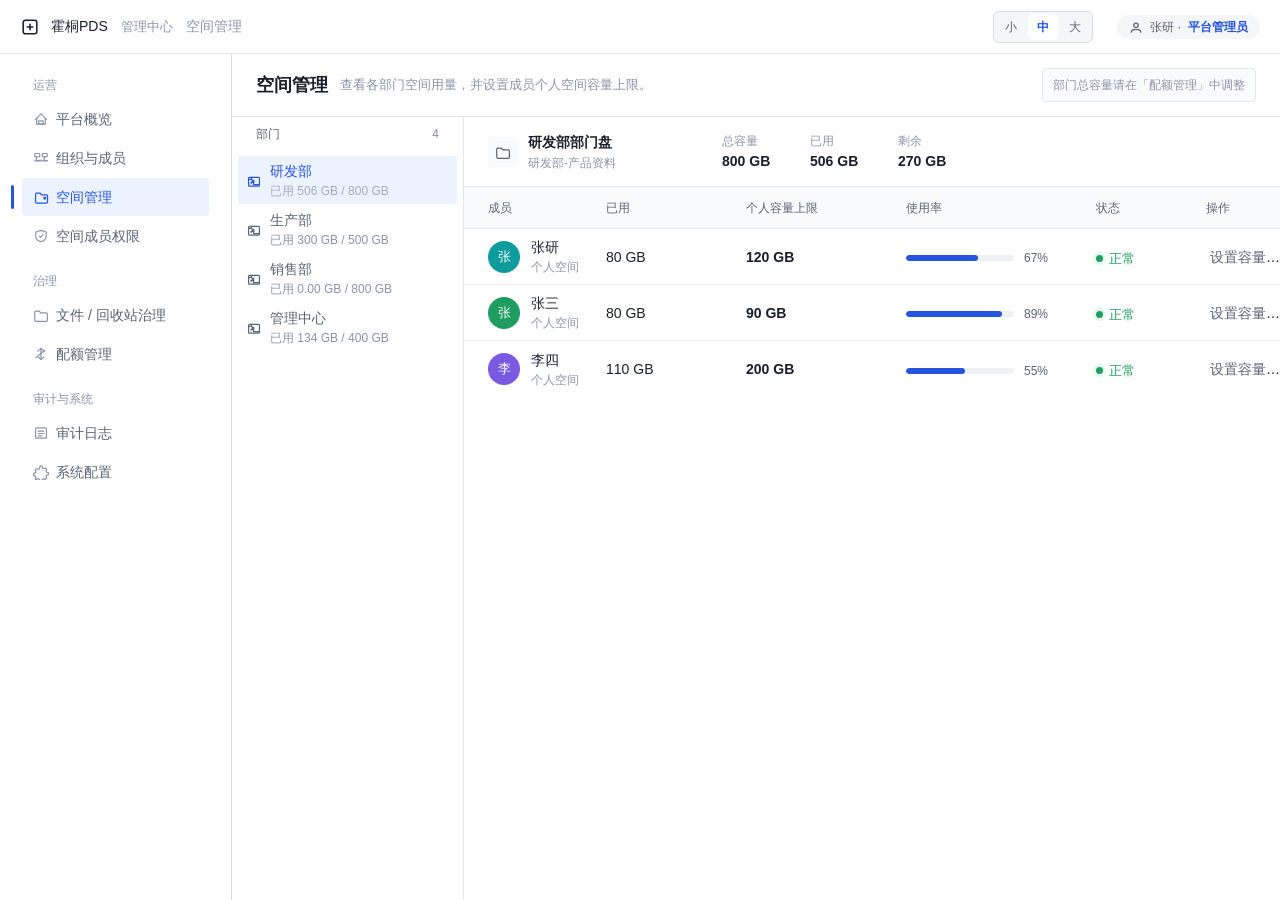
==== commit 615cc06b: "refactor(spaces): load simplified space management view" ====
--- a/prototype/admin/spaces.html
+++ b/prototype/admin/spaces.html
@@ -6,6 +6,7 @@
 <title>霍桐PDS · 管理中心 · 空间管理（视觉验证原型）</title>
 <link rel="stylesheet" href="../ui-base.css">
 <link rel="stylesheet" href="../admin.css">
+<link rel="stylesheet" href="../admin-spaces-clean.css">
 </head>
 <body class="admin-app" data-key="spaces">
   <header class="admin-top">
@@ -37,6 +38,7 @@
   <script src="../admin-icons.js"></script>
   <script src="../admin-core.js"></script>
   <script src="../admin-pages-ops.js"></script>
+  <script src="../admin-spaces-clean.js"></script>
   <script src="../ui-scale.js"></script>
   <script src="../admin-shell.js"></script>
 </body>
--- a/prototype/admin-spaces-clean.css
+++ b/prototype/admin-spaces-clean.css
@@ -0,0 +1,50 @@
+/* 空间管理简化层级：只保留 部门选择 / 容量摘要 / 成员表 */
+.admin-app[data-key="spaces"] .spaces-clean-layout{grid-template-columns:var(--org-side-w) minmax(0,1fr);gap:0;min-height:0;flex:1}
+.admin-app[data-key="spaces"] .spaces-clean-side{height:100%;border:0;border-right:1px solid var(--adm-bd-default)}
+.admin-app[data-key="spaces"] .spaces-clean-side>.panel__head{min-height:32px;padding:2px var(--adm-page-x) 0;border:0}
+.admin-app[data-key="spaces"] .spaces-clean-side>.panel__head .t{font-size:var(--fs-label);line-height:18px;font-weight:500;color:var(--text-2)}
+.admin-app[data-key="spaces"] .spaces-clean-side>.panel__head .u{font-size:var(--fs-sub);line-height:var(--fs-sub-lh);color:var(--text-3)}
+.admin-app[data-key="spaces"] .spaces-clean-side .dtree-body{padding:6px}
+.admin-app[data-key="spaces"] .spaces-clean-nav{min-height:var(--side-row-h);padding:4px 8px;margin:1px 0;align-items:center;gap:8px}
+.admin-app[data-key="spaces"] .spaces-clean-nav .sp-nav__t{font-size:var(--fs-body);line-height:var(--fs-body-lh);font-weight:500}
+.admin-app[data-key="spaces"] .spaces-clean-nav .sp-nav__s{font-size:var(--fs-sub);line-height:var(--fs-sub-lh);color:var(--text-3)}
+.admin-app[data-key="spaces"] .spaces-clean-main{display:flex;flex-direction:column;min-width:0;overflow:hidden;border:0;border-radius:0;background:#fff}
+.admin-app[data-key="spaces"] .spaces-clean-summary{display:flex;align-items:center;gap:20px;min-height:70px;padding:10px var(--adm-page-x);border-bottom:1px solid var(--adm-bd-default);background:#fff}
+.admin-app[data-key="spaces"] .spaces-clean-summary__name{display:flex;align-items:center;gap:10px;min-width:220px}
+.admin-app[data-key="spaces"] .spaces-clean-summary__name>span:last-child{display:flex;flex-direction:column;min-width:0}
+.admin-app[data-key="spaces"] .spaces-clean-summary__name b{font-size:var(--fs-main);line-height:var(--fs-main-lh);font-weight:600;color:var(--text)}
+.admin-app[data-key="spaces"] .spaces-clean-summary__name small{margin-top:2px;font-size:var(--fs-sub);line-height:var(--fs-sub-lh);color:var(--text-3);white-space:nowrap;overflow:hidden;text-overflow:ellipsis}
+.admin-app[data-key="spaces"] .spaces-clean-folder{display:inline-flex;align-items:center;justify-content:center;width:30px;height:30px;flex:none;color:var(--text-2);background:var(--adm-head-bg);border-radius:var(--radius-s)}
+.admin-app[data-key="spaces"] .spaces-clean-metrics{display:flex;align-items:center;gap:24px}
+.admin-app[data-key="spaces"] .spaces-clean-metrics>span{display:flex;flex-direction:column;min-width:72px}
+.admin-app[data-key="spaces"] .spaces-clean-metrics small{font-size:var(--fs-sub);line-height:var(--fs-sub-lh);color:var(--text-3)}
+.admin-app[data-key="spaces"] .spaces-clean-metrics b{margin-top:1px;font-size:var(--fs-main);line-height:var(--fs-main-lh);font-weight:600;color:var(--text);font-variant-numeric:tabular-nums}
+.admin-app[data-key="spaces"] .spaces-clean-breakdown{margin-left:auto;font-size:var(--fs-sub);line-height:var(--fs-sub-lh);color:var(--text-3);white-space:nowrap}
+.admin-app[data-key="spaces"] .spaces-clean-table{flex:1;min-height:0;overflow:auto;padding:0!important}
+.admin-app[data-key="spaces"] .spaces-clean-table>.tbl-scroll{min-height:100%;overflow:visible}
+.admin-app[data-key="spaces"] .spaces-clean-table .table-x{table-layout:fixed}
+.admin-app[data-key="spaces"] .spaces-clean-table .table-x td{height:var(--row-double)}
+.admin-app[data-key="spaces"] .spaces-clean-table .member-dept{margin-top:1px}
+.admin-app[data-key="spaces"] .space-num{font-size:var(--fs-main);line-height:var(--fs-main-lh);font-variant-numeric:tabular-nums;color:var(--text)}
+.admin-app[data-key="spaces"] .space-num b{font-weight:600}
+.admin-app[data-key="spaces"] .space-usage{display:inline-flex;align-items:center;gap:10px;min-width:150px;font-size:var(--fs-sub);line-height:var(--fs-sub-lh);color:var(--text-2);font-variant-numeric:tabular-nums}
+.admin-app[data-key="spaces"] .space-usage__bar{display:inline-block;width:108px;height:6px;background:var(--adm-bd-subtle);border-radius:4px;overflow:hidden}
+.admin-app[data-key="spaces"] .space-usage__bar i{display:block;height:100%;background:var(--primary);border-radius:4px}
+.admin-app[data-key="spaces"] .space-state{display:inline-flex;align-items:center;font-size:var(--fs-sub);line-height:var(--fs-sub-lh)}
+.admin-app[data-key="spaces"] .space-state.is-warn{color:var(--warn)}
+.admin-app[data-key="spaces"] .space-state.is-danger{color:var(--danger)}
+.admin-app[data-key="spaces"] .space-dialog-summary{display:flex;flex-direction:column;gap:2px;margin-bottom:10px}
+.admin-app[data-key="spaces"] .space-dialog-summary b{font-size:var(--fs-main);line-height:var(--fs-main-lh)}
+.admin-app[data-key="spaces"] .space-dialog-summary span{font-size:var(--fs-sub);line-height:var(--fs-sub-lh);color:var(--text-3)}
+.admin-app[data-key="spaces"] .space-quota-field{display:flex;align-items:center;justify-content:space-between;gap:14px}
+.admin-app[data-key="spaces"] .space-quota-field .inp{width:150px}
+@media (max-width:1280px){
+  .admin-app[data-key="spaces"] .spaces-clean-summary{gap:14px}
+  .admin-app[data-key="spaces"] .spaces-clean-metrics{gap:16px}
+  .admin-app[data-key="spaces"] .spaces-clean-breakdown{display:none}
+}
+@media (max-width:1080px){
+  .admin-app[data-key="spaces"] .spaces-clean-layout{grid-template-columns:220px minmax(0,1fr)}
+  .admin-app[data-key="spaces"] .spaces-clean-summary__name{min-width:180px}
+  .admin-app[data-key="spaces"] .spaces-clean-metrics>span:nth-child(2){display:none}
+}
